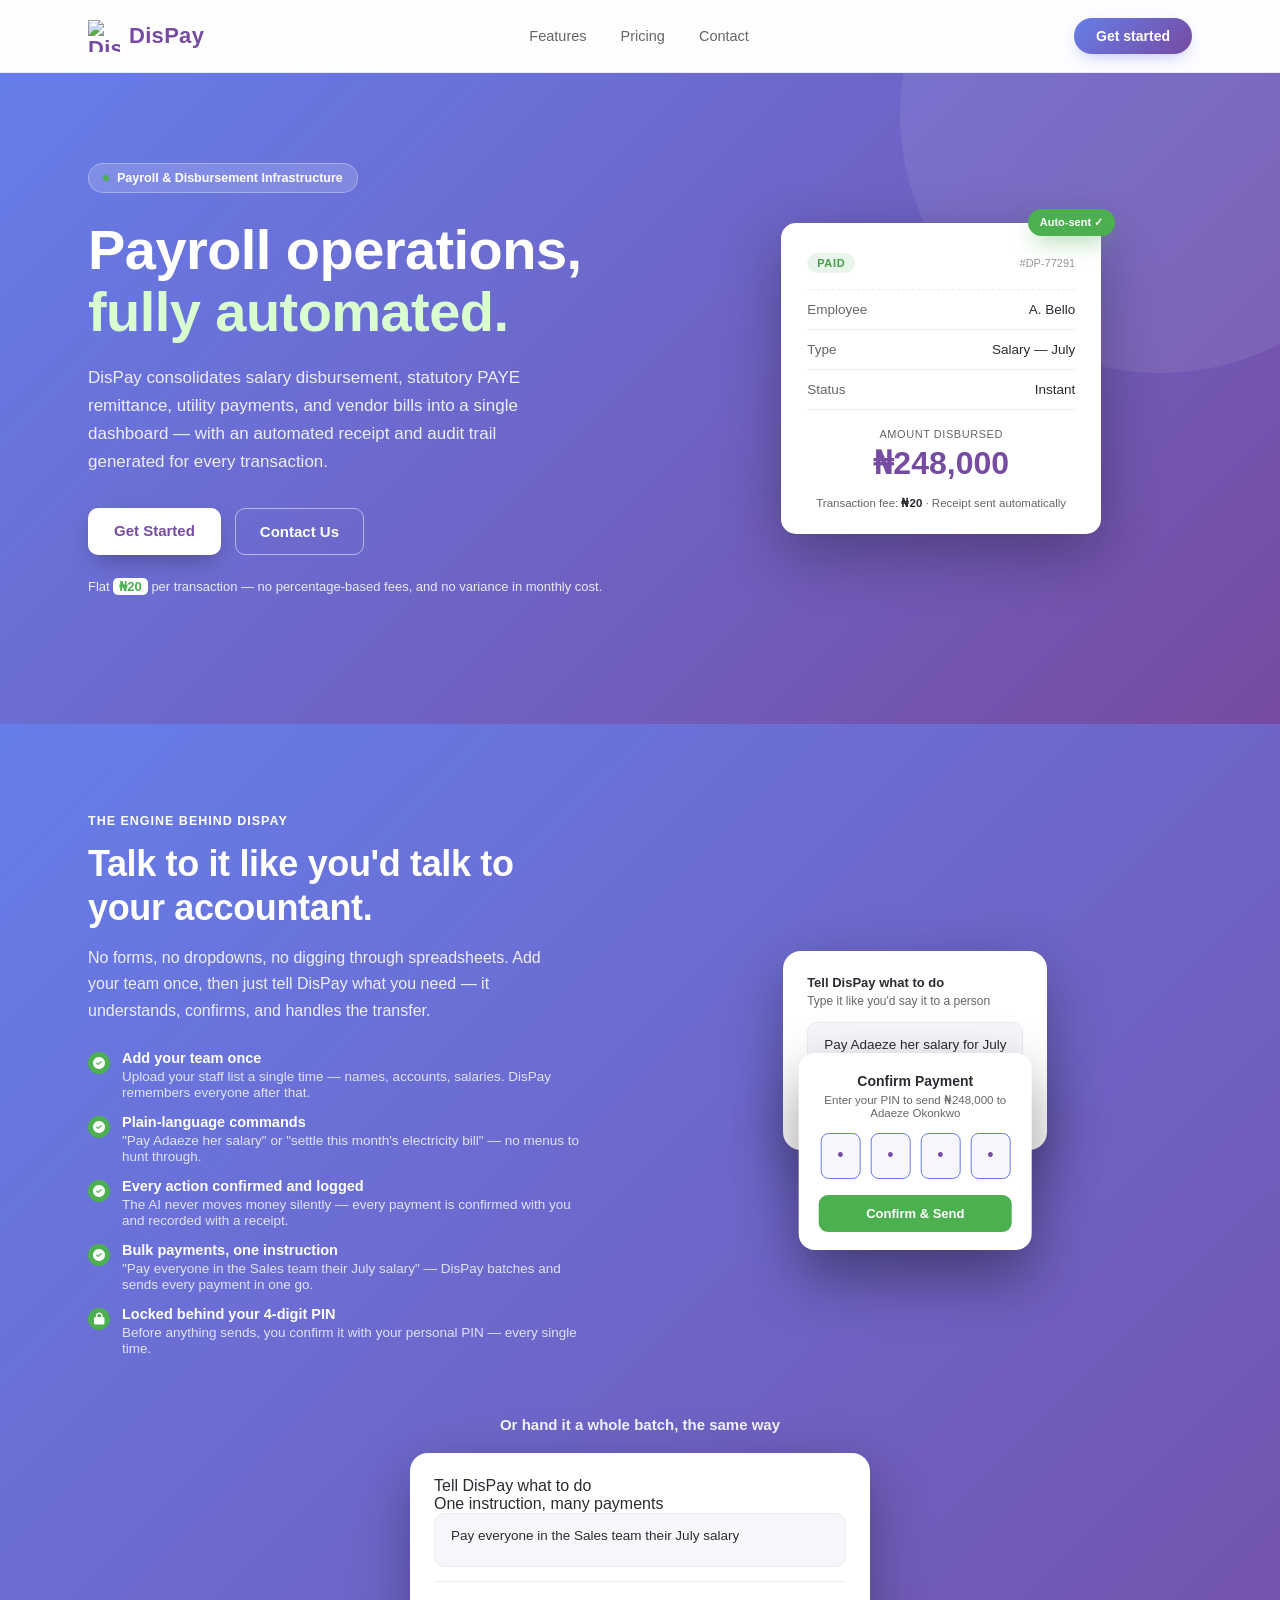
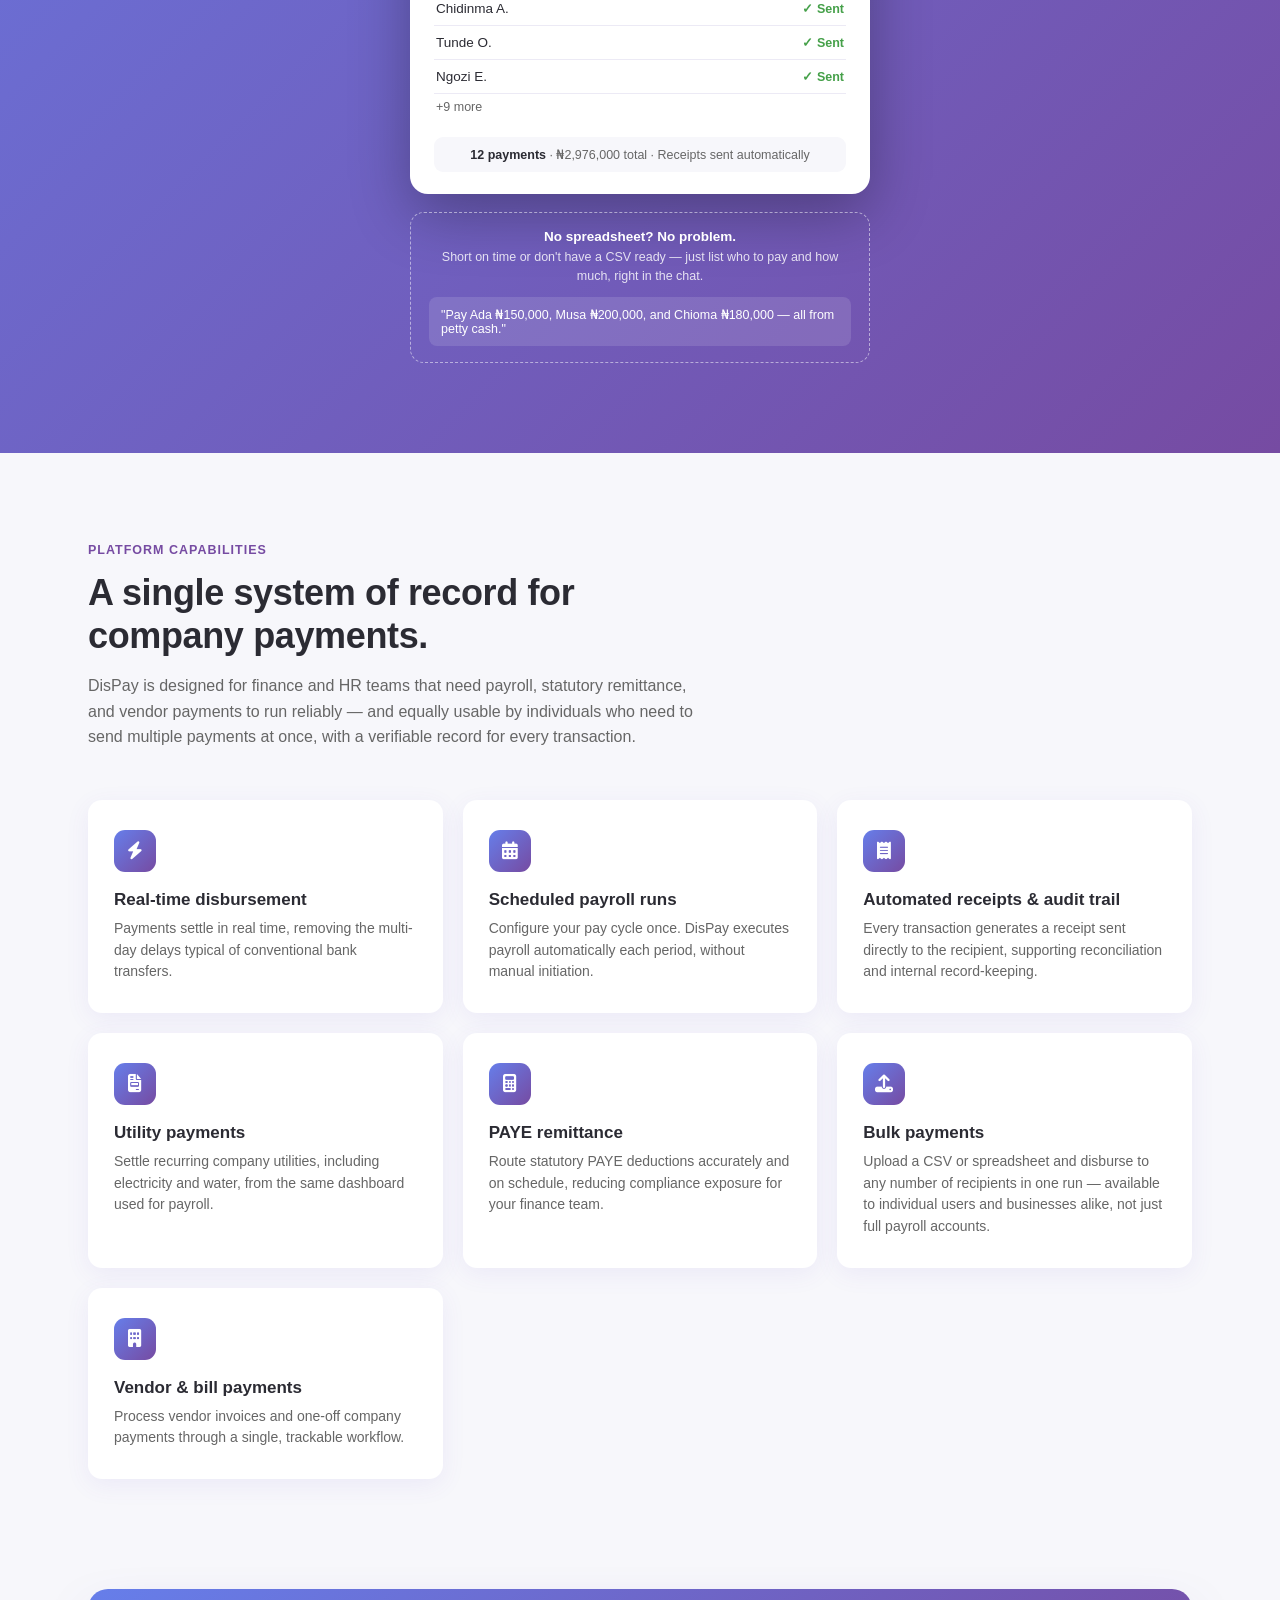
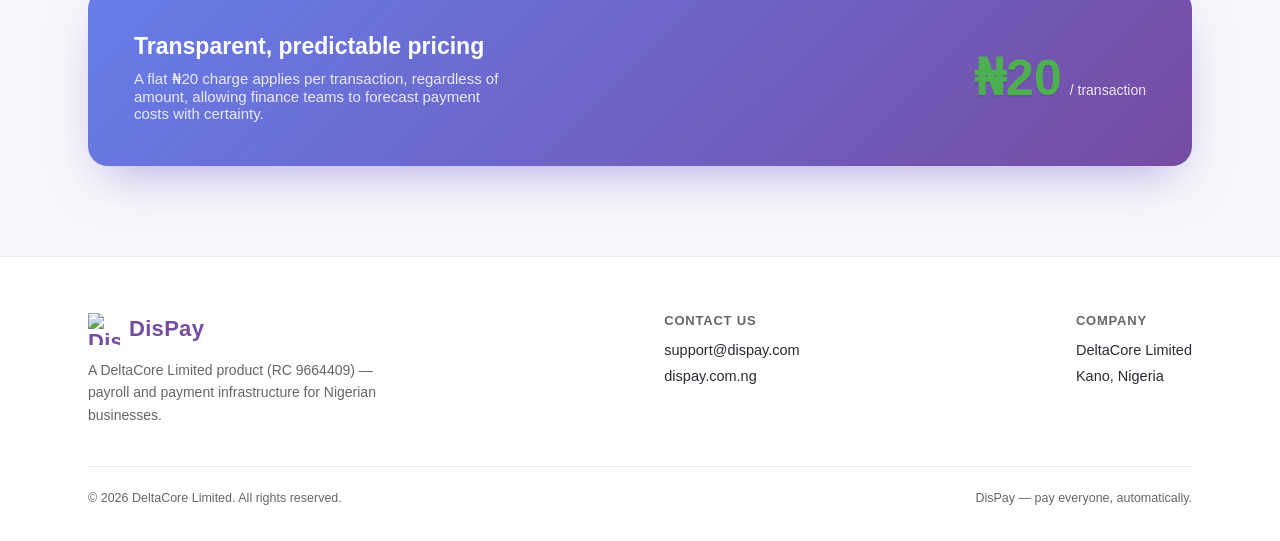
==== templates/index.html @ 94ce8c61 "Update index.html" ====
<!DOCTYPE html>
<html lang="en">
<head>
<meta charset="UTF-8">
<meta name="viewport" content="width=device-width, initial-scale=1.0">
<title>DisPay — Automated Payroll &amp; Payment Disbursement for Nigerian Businesses</title>
<meta name="description" content="DisPay automates salary payments, PAYE remittance, utility bills, and bulk transfers for Nigerian businesses — instant, AI-assisted, and receipted automatically. Flat ₦20 per transaction.">
<meta name="keywords" content="payroll Nigeria, payment disbursement platform, PAYE payment automation, bulk payment Nigeria, AI payroll assistant, salary automation, DisPay">
<link rel="canonical" href="https://dispay.com.ng">
<link rel="apple-touch-icon" sizes="180x180" href="/apple-touch-icon.png">
<link rel="icon" type="image/png" sizes="32x32" href="/favicon-32x32.png">
<link rel="icon" type="image/png" sizes="16x16" href="/favicon-16x16.png">
<link rel="manifest" href="/site.webmanifest">
<link rel="manifest" href="/static/manifest.json">
<meta name="theme-color" content="#667eea">
<link rel="icon" type="image/png" href="https://www.image2url.com/r2/default/images/image-to-webp-1784900850227-f1a6a09e-8ab8-49ea-b146-30cc044a0ff6.webp">

<meta property="og:type" content="website">
<meta property="og:site_name" content="DisPay">
<meta property="og:title" content="DisPay — Automated Payroll &amp; Payment Disbursement for Nigerian Businesses">
<meta property="og:description" content="Salaries, PAYE, utility bills, and bulk transfers — automated and AI-assisted. Flat ₦20 per transaction, no hidden fees.">
<meta property="og:url" content="https://dispay.com.ng">
<meta property="og:locale" content="en_NG">
<meta property="og:image" content="https://www.image2url.com/r2/default/images/image-to-webp-1784900850227-f1a6a09e-8ab8-49ea-b146-30cc044a0ff6.webp">

<meta name="twitter:card" content="summary">
<meta name="twitter:title" content="DisPay — Automated Payroll for Nigerian Businesses">
<meta name="twitter:description" content="Salaries, PAYE, utility bills, and bulk transfers — automated and AI-assisted. Flat ₦20 per transaction.">
<meta name="twitter:image" content="https://www.image2url.com/r2/default/images/image-to-webp-1784900850227-f1a6a09e-8ab8-49ea-b146-30cc044a0ff6.webp">
<link rel="stylesheet" href="https://cdnjs.cloudflare.com/ajax/libs/font-awesome/6.7.2/css/all.min.css">
    
<style>
  :root {
    --violet-1: #667eea;
    --violet-2: #764ba2;
    --green: #4caf50;
    --green-dark: #45a049;
    --ink: #2b2b33;
    --text-dim: #666;
    --line: #eceaf5;
    --card: #ffffff;
    --bg: #f7f7fb;
  }

  * { box-sizing: border-box; margin: 0; padding: 0; }
  html { scroll-behavior: smooth; }

  body {
    font-family: 'Segoe UI', Tahoma, Geneva, Verdana, sans-serif;
    background: var(--bg);
    color: var(--ink);
    -webkit-font-smoothing: antialiased;
    overflow-x: hidden;
  }

  a { color: inherit; text-decoration: none; }
  .wrap { max-width: 1160px; margin: 0 auto; padding: 0 28px; }

  /* ---------- Nav ---------- */
  header {
    position: sticky;
    top: 0;
    z-index: 50;
    background: rgba(255,255,255,0.85);
    backdrop-filter: blur(12px);
    border-bottom: 1px solid var(--line);
  }
  nav {
    display: flex;
    align-items: center;
    justify-content: space-between;
    padding: 18px 0;
  }
  .logo {
    font-weight: 700;
    font-size: 22px;
    letter-spacing: 0.3px;
    display: flex;
    align-items: center;
    gap: 9px;
    color: var(--violet-2);
  }
  .logo .mark {
    width: 32px; height: 32px;
    border-radius: 9px;
    background: linear-gradient(135deg, var(--violet-1), var(--violet-2));
    display: flex; align-items: center; justify-content: center;
    font-size: 16px;
    font-weight: 700;
    color: #fff;
  }
  .nav-links {
    display: flex;
    gap: 34px;
    font-size: 14.5px;
    color: var(--text-dim);
  }
  .nav-links a:hover { color: var(--violet-2); }
  .nav-cta {
    background: linear-gradient(135deg, var(--violet-1), var(--violet-2));
    color: #fff;
    padding: 10px 22px;
    border-radius: 999px;
    font-size: 14px;
    font-weight: 600;
    box-shadow: 0 6px 18px -6px rgba(102,126,234,0.55);
  }
  .nav-cta:hover { filter: brightness(1.07); }
  .nav-mobile-hide { display: flex; }
  @media (max-width: 720px) { .nav-mobile-hide { display: none; } }

  /* ---------- Hero ---------- */
  .hero-outer {
    background: linear-gradient(135deg, var(--violet-1) 0%, var(--violet-2) 100%);
    padding: 90px 0 130px;
    position: relative;
    overflow: hidden;
  }
  .hero-outer::before {
    content: "";
    position: absolute;
    width: 520px; height: 520px;
    border-radius: 50%;
    background: rgba(255,255,255,0.08);
    top: -220px; right: -140px;
  }
  .hero {
    display: grid;
    grid-template-columns: 1.05fr 0.95fr;
    gap: 48px;
    align-items: center;
    position: relative;
    z-index: 2;
  }
  @media (max-width: 900px) {
    .hero { grid-template-columns: 1fr; padding-top: 10px; }
    .hero-outer { padding: 60px 0 90px; }
  }
  .eyebrow {
    display: inline-flex;
    align-items: center;
    gap: 8px;
    font-size: 12.5px;
    font-weight: 600;
    color: #fff;
    background: rgba(255,255,255,0.16);
    border: 1px solid rgba(255,255,255,0.3);
    padding: 7px 14px;
    border-radius: 999px;
    margin-bottom: 26px;
  }
  .eyebrow .dot { width: 6px; height: 6px; border-radius: 50%; background: var(--green); }
  h1 {
    font-weight: 700;
    font-size: clamp(36px, 5vw, 56px);
    line-height: 1.1;
    letter-spacing: -0.01em;
    color: #fff;
  }
  h1 .accent { color: #d9ffd0; }
  .hero p.sub {
    margin-top: 22px;
    font-size: 17px;
    line-height: 1.65;
    color: rgba(255,255,255,0.88);
    max-width: 470px;
  }
  .hero-ctas { margin-top: 32px; display: flex; gap: 14px; flex-wrap: wrap; }
  .btn-primary {
    background: #fff;
    color: var(--violet-2);
    padding: 14px 26px;
    border-radius: 10px;
    font-weight: 700;
    font-size: 15px;
    box-shadow: 0 10px 26px -8px rgba(0,0,0,0.35);
  }
  .btn-primary:hover { transform: translateY(-2px); }
  .btn-ghost {
    padding: 14px 24px;
    border-radius: 10px;
    font-weight: 600;
    font-size: 15px;
    border: 1px solid rgba(255,255,255,0.5);
    color: #fff;
  }
  .btn-ghost:hover { background: rgba(255,255,255,0.1); }
  .hero-note { margin-top: 24px; font-size: 13px; color: rgba(255,255,255,0.85); }
  .hero-note b { color: var(--green); background: #fff; padding: 1px 6px; border-radius: 5px; }

  /* ---------- Receipt card (signature element, matches auth-box style) ---------- */
  .receipt-stage { display: flex; justify-content: center; align-items: center; }
  .receipt {
    width: 320px;
    background: var(--card);
    border-radius: 15px;
    box-shadow: 0 20px 60px rgba(0,0,0,0.3);
    padding: 30px 26px 24px;
    animation: floaty 6s ease-in-out infinite;
    position: relative;
  }
  @keyframes floaty {
    0%, 100% { transform: translateY(0px) rotate(-1deg); }
    50% { transform: translateY(-12px) rotate(0.6deg); }
  }
  .receipt-head {
    display: flex;
    justify-content: space-between;
    align-items: center;
    padding-bottom: 16px;
    border-bottom: 1px dashed var(--line);
  }
  .receipt-head .paid {
    font-size: 11px;
    font-weight: 700;
    letter-spacing: 0.06em;
    color: var(--green-dark);
    background: rgba(76,175,80,0.12);
    padding: 4px 10px;
    border-radius: 999px;
  }
  .receipt-head .id { font-size: 11px; color: #999; }
  .receipt-row {
    display: flex;
    justify-content: space-between;
    padding: 12px 0;
    font-size: 13.5px;
    border-bottom: 1px solid var(--line);
    color: var(--ink);
  }
  .receipt-row span:first-child { color: var(--text-dim); }
  .receipt-amount { padding-top: 18px; text-align: center; }
  .receipt-amount .label {
    font-size: 11px; color: var(--text-dim);
    letter-spacing: 0.05em; text-transform: uppercase;
  }
  .receipt-amount .value {
    font-size: 32px; font-weight: 700; margin-top: 4px;
    color: var(--violet-2);
  }
  .receipt-fee { margin-top: 14px; text-align: center; font-size: 11.5px; color: var(--text-dim); }
  .receipt-fee b { color: var(--ink); }
  .receipt-ping {
    position: absolute; top: -14px; right: -14px;
    background: var(--green);
    color: #fff;
    font-weight: 700;
    font-size: 11px;
    padding: 7px 12px;
    border-radius: 999px;
    box-shadow: 0 10px 22px -6px rgba(76,175,80,0.55);
  }

  /* ---------- AI section ---------- */
  .ai-section {
    background: linear-gradient(135deg, var(--violet-1) 0%, var(--violet-2) 100%);
    padding: 90px 0;
    position: relative;
    overflow: hidden;
  }
  .ai-inner {
    display: grid;
    grid-template-columns: 0.95fr 1.05fr;
    gap: 50px;
    align-items: center;
  }
  @media (max-width: 900px) { .ai-inner { grid-template-columns: 1fr; } }
  .ai-copy .kicker { color: var(--green); }
  .ai-copy h2 { color: #fff; }
  .ai-copy p.sub {
    margin-top: 16px;
    color: rgba(255,255,255,0.88);
    font-size: 16px;
    line-height: 1.65;
    max-width: 460px;
  }
  .ai-points {
    margin-top: 26px;
    display: flex;
    flex-direction: column;
    gap: 14px;
  }
  .ai-point {
    display: flex;
    gap: 12px;
    align-items: flex-start;
    color: #fff;
    font-size: 14.5px;
  }
  .ai-point .dot {
    flex: none;
    width: 22px; height: 22px;
    border-radius: 50%;
    background: var(--green);
    color: #fff;
    font-size: 12px;
    font-weight: 700;
    display: flex; align-items: center; justify-content: center;
    margin-top: 2px;
  }
  .ai-point b { display: block; margin-bottom: 2px; }
  .ai-point span.desc { color: rgba(255,255,255,0.8); font-size: 13.5px; }

  .ai-demo-stage {
    position: relative;
    max-width: 420px;
    margin: 0 auto;
    padding-bottom: 70px;
  }
  .command-card {
    background: var(--card);
    border-radius: 18px;
    box-shadow: 0 20px 60px rgba(0,0,0,0.3);
    padding: 24px 24px 20px;
  }
  .command-card .cc-label { font-size: 13px; font-weight: 700; color: var(--ink); margin-bottom: 4px; }
  .command-card .cc-sub { font-size: 12px; color: var(--text-dim); margin-bottom: 14px; }
  .command-box {
    border: 1px solid var(--line);
    border-radius: 10px;
    padding: 14px 16px;
    font-size: 13.5px;
    color: var(--ink);
    background: var(--bg);
    min-height: 54px;
  }
  .command-card .cc-btn {
    margin-top: 14px;
    width: 100%;
    text-align: center;
    background: linear-gradient(135deg, var(--violet-1), var(--violet-2));
    color: #fff;
    font-weight: 700;
    font-size: 14px;
    padding: 12px;
    border-radius: 10px;
  }
  .pin-modal {
    position: absolute;
    left: 50%;
    bottom: -30px;
    transform: translateX(-50%);
    width: 88%;
    background: var(--card);
    border-radius: 16px;
    box-shadow: 0 26px 60px rgba(0,0,0,0.4);
    padding: 20px 20px 18px;
    z-index: 3;
  }
  .pin-modal .pm-title { font-size: 14px; font-weight: 700; color: var(--ink); text-align: center; }
  .pin-modal .pm-sub { font-size: 11.5px; color: var(--text-dim); text-align: center; margin-top: 4px; margin-bottom: 14px; }
  .pin-boxes { display: flex; justify-content: center; gap: 10px; }
  .pin-box {
    width: 40px; height: 46px;
    border: 1.5px solid var(--violet-1);
    border-radius: 8px;
    display: flex; align-items: center; justify-content: center;
    font-size: 18px; color: var(--violet-2);
    background: var(--bg);
  }
  .pin-modal .pm-btn {
    margin-top: 16px;
    text-align: center;
    background: var(--green);
    color: #fff;
    font-weight: 700;
    font-size: 13px;
    padding: 11px;
    border-radius: 9px;
  }

  .bulk-wrap { margin-top: 60px; }
  .bulk-heading {
    text-align: center;
    color: #fff;
    font-size: 15px;
    font-weight: 700;
    margin-bottom: 20px;
    opacity: 0.9;
  }
  .bulk-card {
    max-width: 460px;
    margin: 0 auto;
    background: var(--card);
    border-radius: 18px;
    box-shadow: 0 20px 60px rgba(0,0,0,0.3);
    padding: 24px 24px 22px;
  }
  .bulk-list {
    margin-top: 14px;
    border-top: 1px solid var(--line);
    padding-top: 10px;
  }
  .bulk-row {
    display: flex;
    justify-content: space-between;
    align-items: center;
    padding: 9px 2px;
    font-size: 13.5px;
    color: var(--ink);
    border-bottom: 1px solid var(--line);
  }
  .bulk-row span:last-child { color: var(--green-dark); font-weight: 700; font-size: 12.5px; }
  .bulk-row.muted { color: var(--text-dim); font-size: 12.5px; border-bottom: none; padding-top: 6px; }
  .bulk-summary {
    margin-top: 14px;
    text-align: center;
    font-size: 12.5px;
    color: var(--text-dim);
    background: var(--bg);
    padding: 10px;
    border-radius: 9px;
  }
  .bulk-summary b { color: var(--ink); }

  .no-csv-note {
    max-width: 460px;
    margin: 18px auto 0;
    border: 1.5px dashed rgba(255,255,255,0.5);
    border-radius: 14px;
    padding: 16px 18px;
    text-align: center;
  }
  .no-csv-note .ncn-title {
    color: #fff;
    font-weight: 700;
    font-size: 13.5px;
    margin-bottom: 4px;
  }
  .no-csv-note .ncn-sub {
    color: rgba(255,255,255,0.82);
    font-size: 12.5px;
    line-height: 1.55;
    margin-bottom: 10px;
  }
  .no-csv-note .ncn-example {
    background: rgba(255,255,255,0.12);
    color: #fff;
    font-size: 12.5px;
    border-radius: 8px;
    padding: 10px 12px;
    text-align: left;
  }


  section { padding: 90px 0; }
  .section-head { max-width: 620px; margin-bottom: 50px; }
  .kicker {
    font-size: 12.5px; font-weight: 700;
    color: var(--violet-2);
    letter-spacing: 0.08em;
    text-transform: uppercase;
    margin-bottom: 14px;
    display: block;
  }
  h2 {
    font-weight: 700;
    font-size: clamp(27px, 3.4vw, 36px);
    letter-spacing: -0.01em;
    line-height: 1.2;
    color: var(--ink);
  }
  .section-head p { margin-top: 16px; color: var(--text-dim); font-size: 16px; line-height: 1.6; }

  /* ---------- Features ---------- */
  .features { background: var(--bg); }
  .feature-grid {
    display: grid;
    grid-template-columns: repeat(3, 1fr);
    gap: 20px;
  }
  @media (max-width: 860px) { .feature-grid { grid-template-columns: repeat(2, 1fr); } }
  @media (max-width: 560px) { .feature-grid { grid-template-columns: 1fr; } }
  .feature {
    background: var(--card);
    border-radius: 14px;
    padding: 30px 26px;
    box-shadow: 0 6px 24px rgba(102,78,200,0.08);
    transition: transform 0.2s ease, box-shadow 0.2s ease;
  }
  .feature:hover { transform: translateY(-4px); box-shadow: 0 14px 32px rgba(102,78,200,0.16); }
  .feature .icon {
    width: 42px; height: 42px;
    border-radius: 11px;
    display: flex; align-items: center; justify-content: center;
    background: linear-gradient(135deg, var(--violet-1), var(--violet-2));
    font-size: 18px;
    margin-bottom: 18px;
  }
  .feature h3 { font-size: 17px; font-weight: 700; margin-bottom: 8px; color: var(--ink); }
  .feature p { font-size: 14px; color: var(--text-dim); line-height: 1.55; }

  /* ---------- Pricing band ---------- */
  .pricing-band { padding: 20px 0 90px; }
  .pricing-inner {
    display: flex;
    justify-content: space-between;
    align-items: center;
    flex-wrap: wrap;
    gap: 30px;
    background: linear-gradient(135deg, var(--violet-1), var(--violet-2));
    border-radius: 20px;
    padding: 44px 46px;
    box-shadow: 0 20px 50px -18px rgba(102,78,200,0.5);
  }
  .pricing-copy h3 { font-size: 23px; font-weight: 700; margin-bottom: 10px; color: #fff; }
  .pricing-copy p { color: rgba(255,255,255,0.85); font-size: 15px; max-width: 380px; }
  .price-tag { display: flex; align-items: baseline; gap: 8px; }
  .price-tag .num { font-size: 50px; font-weight: 800; color: var(--green); text-shadow: 0 2px 0 rgba(0,0,0,0.08); }
  .price-tag .per { font-size: 14px; color: rgba(255,255,255,0.85); }

  /* ---------- Footer ---------- */
  footer { border-top: 1px solid var(--line); padding: 56px 0 36px; background: var(--card); }
  .footer-top { display: flex; justify-content: space-between; flex-wrap: wrap; gap: 40px; padding-bottom: 40px; }
  .footer-brand .logo { margin-bottom: 14px; }
  .footer-brand p { color: var(--text-dim); font-size: 14px; max-width: 300px; line-height: 1.6; }
  .footer-col h4 { font-size: 13px; color: var(--text-dim); text-transform: uppercase; letter-spacing: 0.06em; margin-bottom: 14px; }
  .footer-col a, .footer-col p { display: block; font-size: 14.5px; color: var(--ink); margin-bottom: 10px; }
  .footer-col a:hover { color: var(--violet-2); }
  .footer-bottom {
    border-top: 1px solid var(--line);
    padding-top: 24px;
    display: flex; justify-content: space-between; flex-wrap: wrap; gap: 12px;
    font-size: 12.5px; color: var(--text-dim);
  }

  @media (prefers-reduced-motion: reduce) {
    .receipt { animation: none; }
    html { scroll-behavior: auto; }
  }
 .fa-solid{
     color:#fff;
 }
</style>
</head>
<body>

<header>
  <div class="wrap">
    <nav>
      <div class="logo"><img src="https://www.image2url.com/r2/default/images/image-to-webp-1784900850227-f1a6a09e-8ab8-49ea-b146-30cc044a0ff6.webp" alt="DisPay" style="width:32px;height:32px;object-fit:contain;">DisPay</div>
      <div class="nav-links nav-mobile-hide">
        <a href="#features">Features</a>
        <a href="#pricing">Pricing</a>
        <a href="#contact">Contact</a>
      </div>
      <a href="/auth" class="nav-cta">Get started</a>
    </nav>
  </div>
</header>

<div class="hero-outer">
  <div class="wrap hero">
    <div>
      <span class="eyebrow"><span class="dot"></span>Payroll & Disbursement Infrastructure</span>
      <h1>Payroll operations, <span class="accent">fully automated.</span></h1>
      <p class="sub">
        DisPay consolidates salary disbursement, statutory PAYE remittance, utility payments, and vendor
        bills into a single dashboard — with an automated receipt and audit trail generated for every transaction.
      </p>
      <div class="hero-ctas">
        <a href="/auth" class="btn-primary">Get Started</a>
        <a href="#contact" class="btn-ghost">Contact Us</a>
      </div>
      <div class="hero-note">Flat <b>₦20</b> per transaction — no percentage-based fees, and no variance in monthly cost.</div>
    </div>

    <div class="receipt-stage">
      <div class="receipt">
        <div class="receipt-ping">Auto-sent ✓</div>
        <div class="receipt-head">
          <span class="paid">PAID</span>
          <span class="id">#DP-77291</span>
        </div>
        <div class="receipt-row"><span>Employee</span><span>A. Bello</span></div>
        <div class="receipt-row"><span>Type</span><span>Salary — July</span></div>
        <div class="receipt-row"><span>Status</span><span>Instant</span></div>
        <div class="receipt-amount">
          <div class="label">Amount disbursed</div>
          <div class="value">₦248,000</div>
        </div>
        <div class="receipt-fee">Transaction fee: <b>₦20</b> · Receipt sent automatically</div>
      </div>
    </div>
  </div>
</div>

<section class="ai-section" id="ai">
  <div class="wrap ai-inner">
    <div class="ai-copy">
      <span class="kicker" style="color: white">The engine behind DisPay</span>
      <h2>Talk to it like you'd talk to your accountant.</h2>
      <p class="sub">
        No forms, no dropdowns, no digging through spreadsheets. Add your team once, then just
        tell DisPay what you need — it understands, confirms, and handles the transfer.
      </p>
      <div class="ai-points">
        <div class="ai-point">
          <div class="dot"><i class="fa-solid fa-circle-check"></i></div>
          <div><b>Add your team once</b><span class="desc">Upload your staff list a single time — names, accounts, salaries. DisPay remembers everyone after that.</span></div>
        </div>
        <div class="ai-point">
          <div class="dot"><i class="fa-solid fa-circle-check"></i></div>
          <div><b>Plain-language commands</b><span class="desc">"Pay Adaeze her salary" or "settle this month's electricity bill" — no menus to hunt through.</span></div>
        </div>
        <div class="ai-point">
          <div class="dot"><i class="fa-solid fa-circle-check"></i></div>
          <div><b>Every action confirmed and logged</b><span class="desc">The AI never moves money silently — every payment is confirmed with you and recorded with a receipt.</span></div>
        </div>
        <div class="ai-point">
          <div class="dot"><i class="fa-solid fa-circle-check"></i> </div>
          <div><b>Bulk payments, one instruction</b><span class="desc">"Pay everyone in the Sales team their July salary" — DisPay batches and sends every payment in one go.</span></div>
        </div>
        <div class="ai-point">
          <div class="dot"><i class="fa-solid fa-lock" style="color:white" ></i></div>
          <div><b>Locked behind your 4-digit PIN</b><span class="desc">Before anything sends, you confirm it with your personal PIN — every single time.</span></div>
        </div>
      </div>
    </div>

    <div class="ai-demo-stage">
      <div class="command-card">
        <div class="cc-label">Tell DisPay what to do</div>
        <div class="cc-sub">Type it like you'd say it to a person</div>
        <div class="command-box">Pay Adaeze her salary for July</div>
        <div class="cc-btn">Execute Payment</div>
      </div>

      <div class="pin-modal">
        <div class="pm-title">Confirm Payment</div>
        <div class="pm-sub">Enter your PIN to send ₦248,000 to Adaeze Okonkwo</div>
        <div class="pin-boxes">
          <div class="pin-box">•</div>
          <div class="pin-box">•</div>
          <div class="pin-box">•</div>
          <div class="pin-box">•</div>
        </div>
        <div class="pm-btn">Confirm &amp; Send</div>
      </div>
    </div>
  </div>

  <div class="wrap bulk-wrap">
    <div class="bulk-heading">Or hand it a whole batch, the same way</div>
    <div class="bulk-card">
      <div class="cc-label">Tell DisPay what to do</div>
      <div class="cc-sub">One instruction, many payments</div>
      <div class="command-box">Pay everyone in the Sales team their July salary</div>
      <div class="bulk-list">
        <div class="bulk-row"><span>Chidinma A.</span><span>✓ Sent</span></div>
        <div class="bulk-row"><span>Tunde O.</span><span>✓ Sent</span></div>
        <div class="bulk-row"><span>Ngozi E.</span><span>✓ Sent</span></div>
        <div class="bulk-row muted">+9 more</div>
      </div>
      <div class="bulk-summary"><b>12 payments</b> · ₦2,976,000 total · Receipts sent automatically</div>
    </div>

    <div class="no-csv-note">
      <div class="ncn-title">No spreadsheet? No problem.</div>
      <div class="ncn-sub">Short on time or don't have a CSV ready — just list who to pay and how much, right in the chat.</div>
      <div class="ncn-example">"Pay Ada ₦150,000, Musa ₦200,000, and Chioma ₦180,000 — all from petty cash."</div>
    </div>
  </div>
</section>

<section class="features" id="features">
  <div class="wrap">
    <div class="section-head">
      <span class="kicker">Platform capabilities</span>
      <h2>A single system of record for company payments.</h2>
      <p>DisPay is designed for finance and HR teams that need payroll, statutory remittance, and vendor payments to run reliably — and equally usable by individuals who need to send multiple payments at once, with a verifiable record for every transaction.</p>
    </div>

    <div class="feature-grid">
      <div class="feature">
        <div class="icon"><i class="fa-solid fa-bolt"></i></div>
        <h3>Real-time disbursement</h3>
        <p>Payments settle in real time, removing the multi-day delays typical of conventional bank transfers.</p>
      </div>
      <div class="feature">
        <div class="icon"><i class="fa-solid fa-calendar-days"></i></div>
        <h3>Scheduled payroll runs</h3>
        <p>Configure your pay cycle once. DisPay executes payroll automatically each period, without manual initiation.</p>
      </div>
      <div class="feature">
        <div class="icon"><i class="fa-solid fa-receipt"></i></div>
        <h3>Automated receipts &amp; audit trail</h3>
        <p>Every transaction generates a receipt sent directly to the recipient, supporting reconciliation and internal record-keeping.</p>
      </div>
      <div class="feature">
        <div class="icon"><i class="fa-solid fa-file-invoice"></i></div>
        <h3>Utility payments</h3>
        <p>Settle recurring company utilities, including electricity and water, from the same dashboard used for payroll.</p>
      </div>
      <div class="feature">
        <div class="icon"><i class="fa-solid fa-calculator"></i></div>
        <h3>PAYE remittance</h3>
        <p>Route statutory PAYE deductions accurately and on schedule, reducing compliance exposure for your finance team.</p>
      </div>
      <div class="feature">
        <div class="icon"><i class="fa-solid fa-upload"></i></div>
        <h3>Bulk payments</h3>
        <p>Upload a CSV or spreadsheet and disburse to any number of recipients in one run — available to individual users and businesses alike, not just full payroll accounts.</p>
      </div>
      <div class="feature">
        <div class="icon"><i class="fa-solid fa-building"></i></div>
        <h3>Vendor &amp; bill payments</h3>
        <p>Process vendor invoices and one-off company payments through a single, trackable workflow.</p>
      </div>
    </div>
  </div>
</section>

<section class="pricing-band" id="pricing">
  <div class="wrap">
    <div class="pricing-inner">
      <div class="pricing-copy">
        <h3>Transparent, predictable pricing</h3>
        <p>A flat ₦20 charge applies per transaction, regardless of amount, allowing finance teams to forecast payment costs with certainty.</p>
      </div>
      <div class="price-tag">
        <span class="num">₦20</span>
        <span class="per">/ transaction</span>
      </div>
    </div>
  </div>
</section>

<footer id="contact">
  <div class="wrap">
    <div class="footer-top">
      <div class="footer-brand">
        <div class="logo"><img src="https://www.image2url.com/r2/default/images/image-to-webp-1784900850227-f1a6a09e-8ab8-49ea-b146-30cc044a0ff6.webp" alt="DisPay" style="width:32px;height:32px;object-fit:contain;">DisPay</div>
        <p>A DeltaCore Limited product (RC 9664409) — payroll and payment infrastructure for Nigerian businesses.</p>
      </div>

      <div class="footer-col">
        <h4>Contact us</h4>
        <a href="mailto:support@dispay.com">support@dispay.com</a>
        <a href="https://dispay.com.ng">dispay.com.ng</a>
      </div>

      <div class="footer-col">
        <h4>Company</h4>
        <p>DeltaCore Limited</p>
        <p>Kano, Nigeria</p>
      </div>
    </div>

    <div class="footer-bottom">
      <span>© 2026 DeltaCore Limited. All rights reserved.</span>
      <span>DisPay — pay everyone, automatically.</span>
    </div>
  </div>
</footer>

</body>
</html>
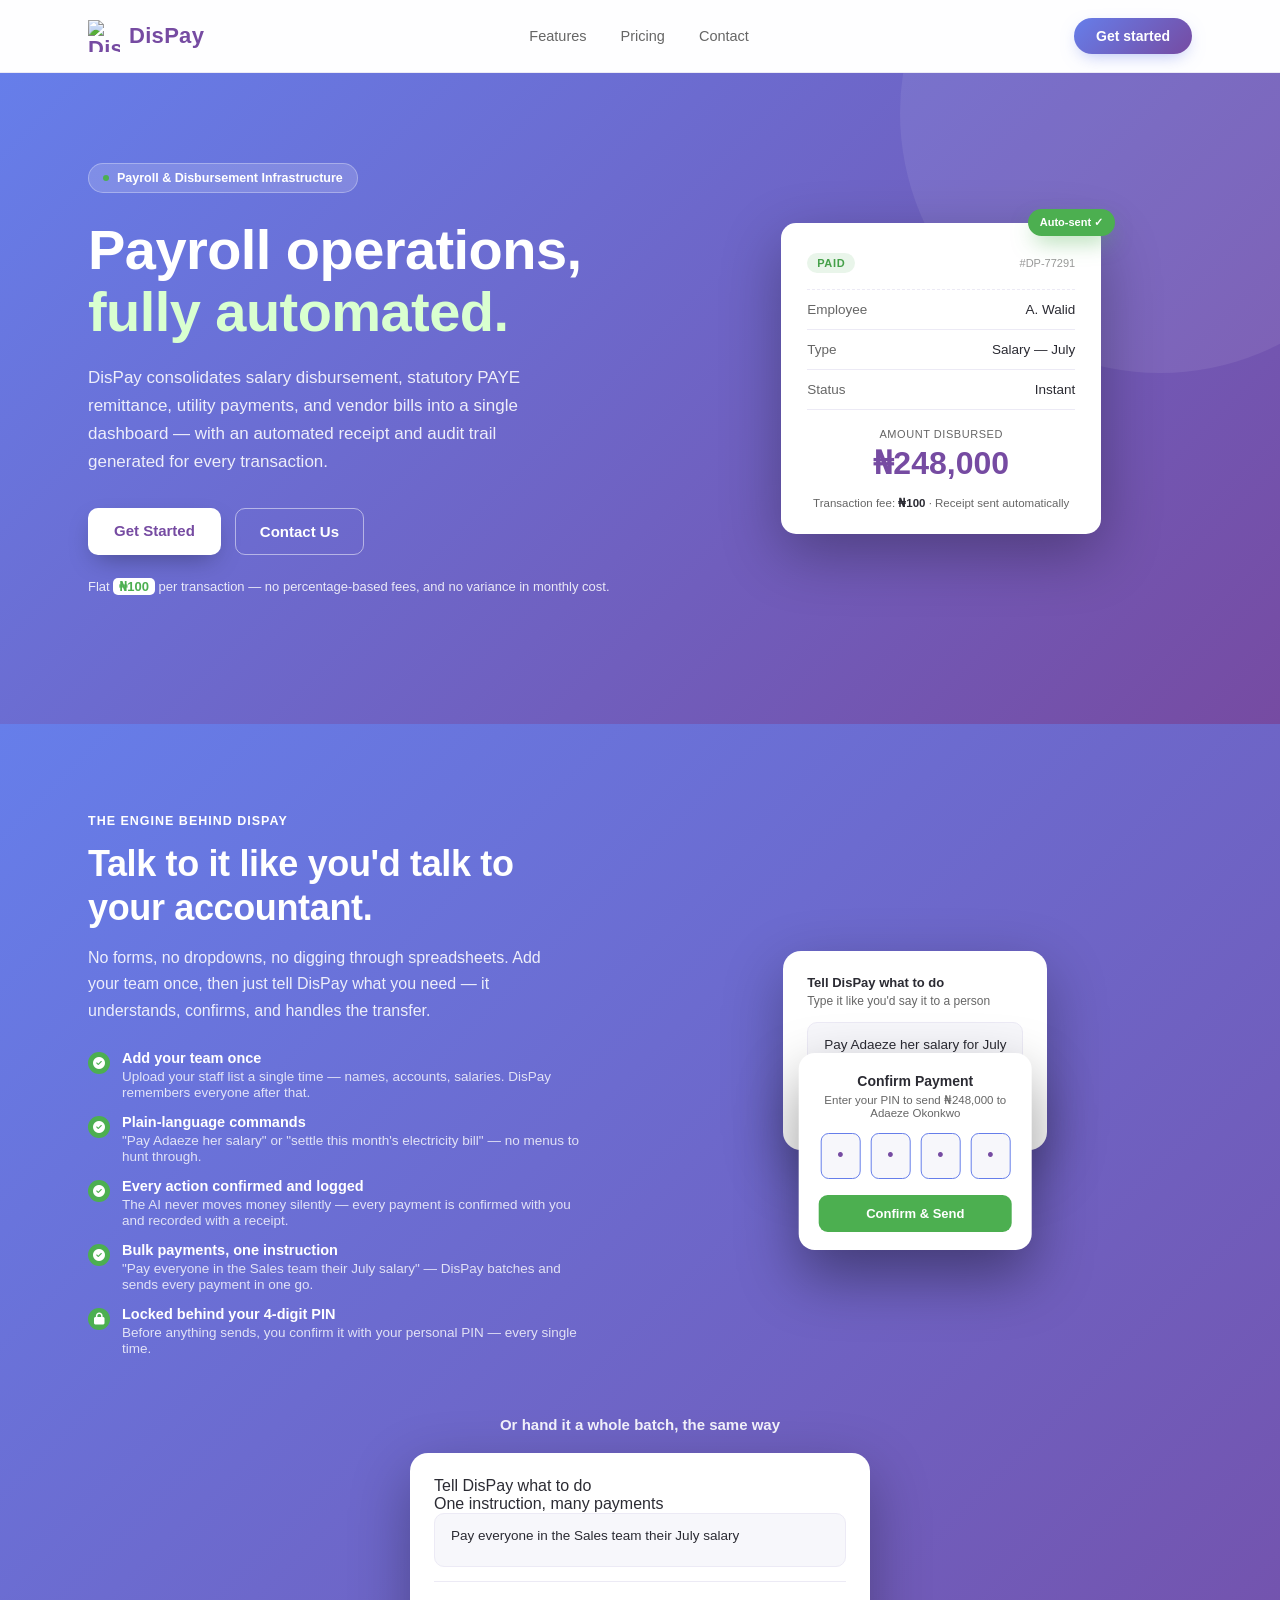
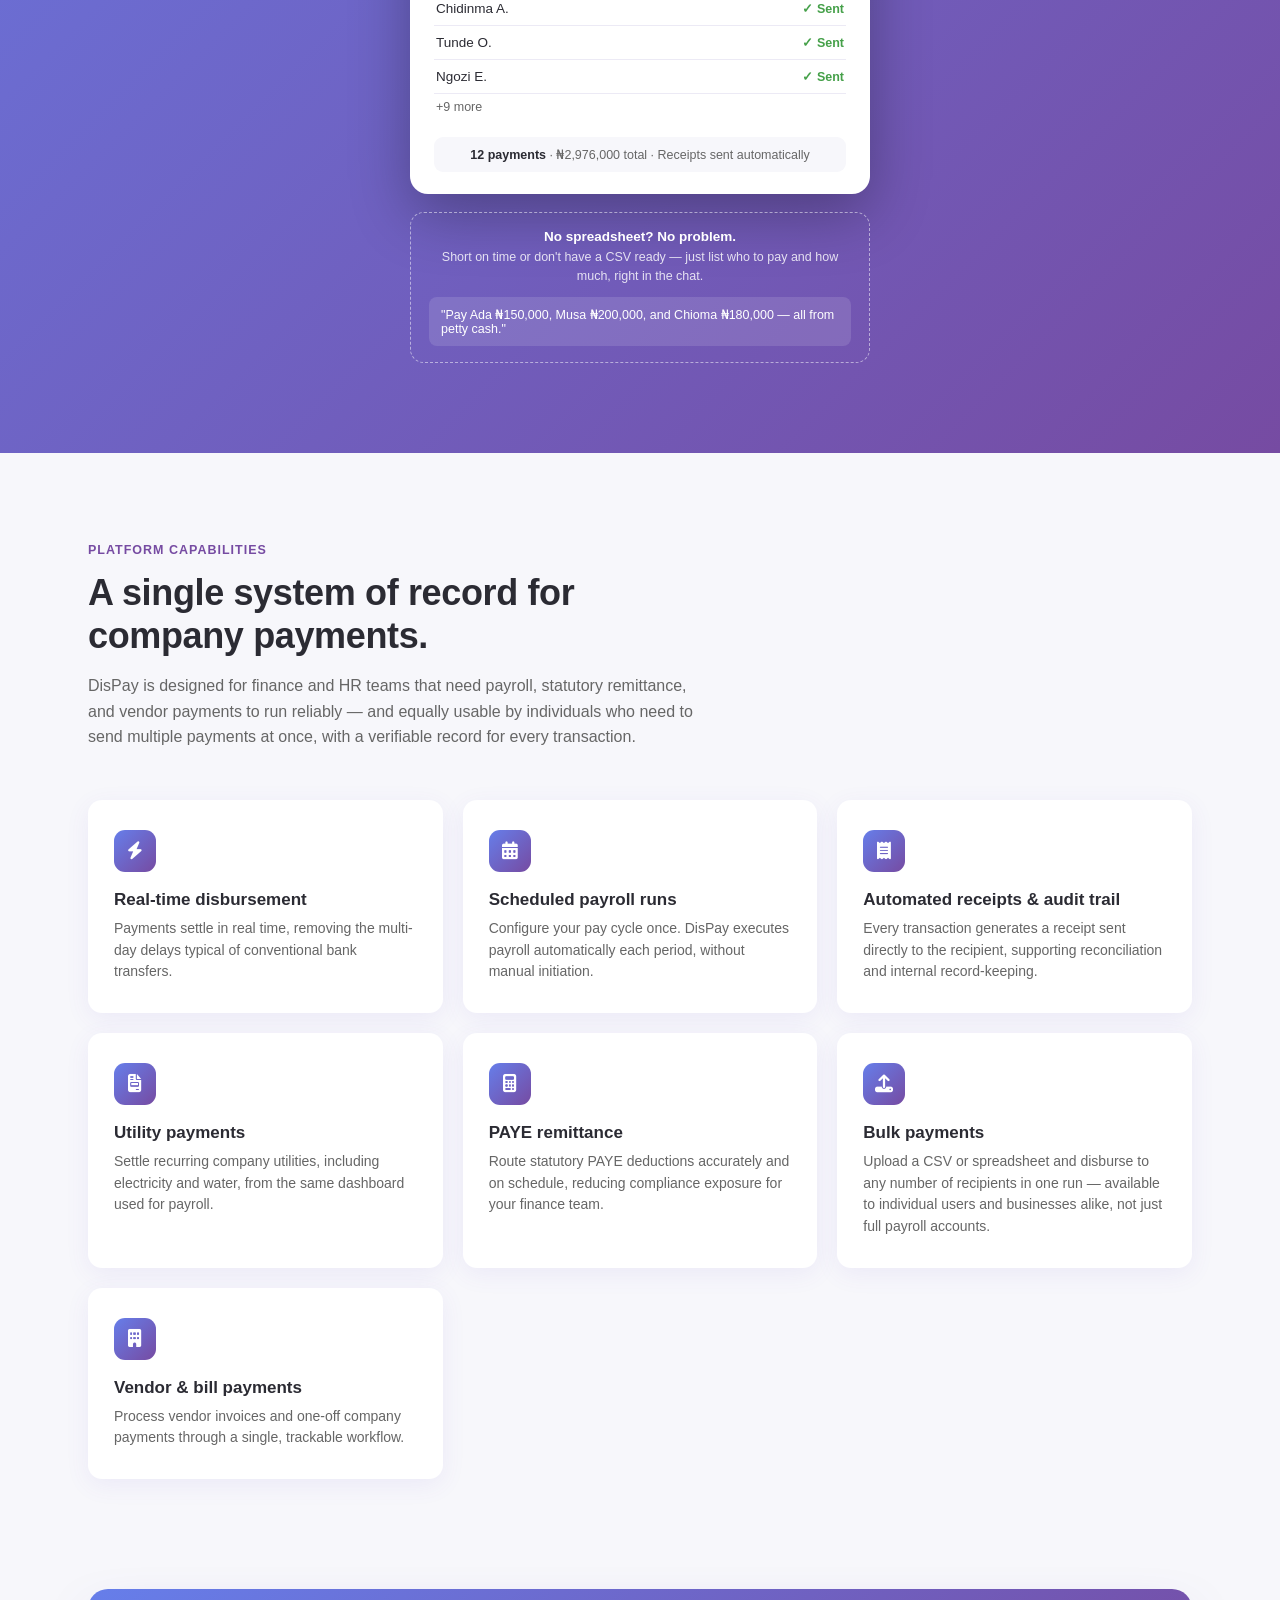
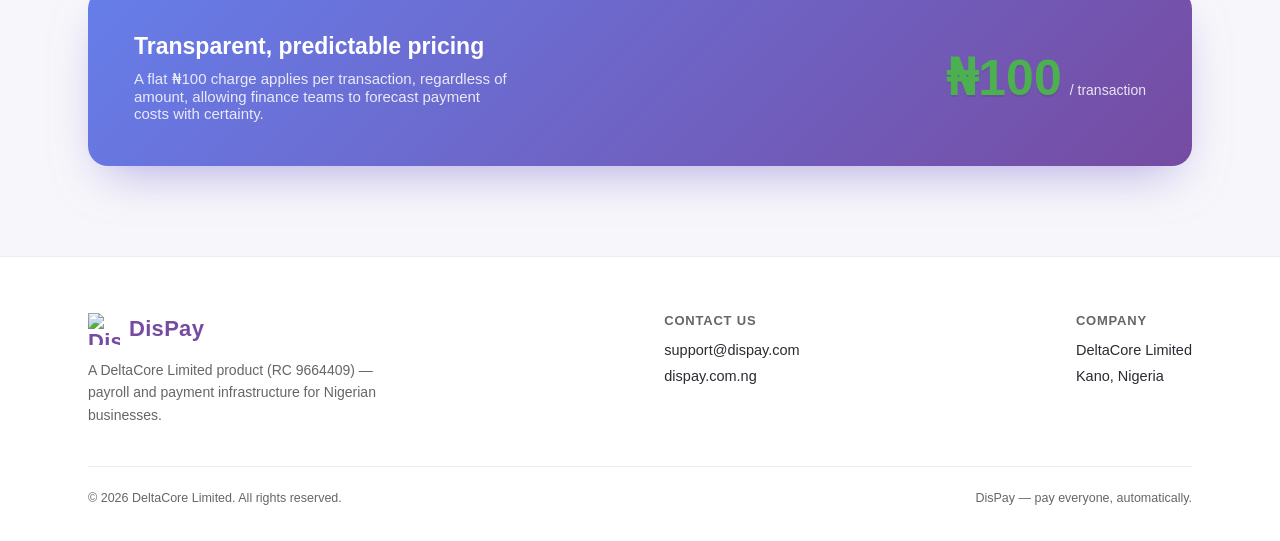
==== commit 8224d6de: "Update index.html" ====
--- a/templates/index.html
+++ b/templates/index.html
@@ -4,13 +4,13 @@
 <meta charset="UTF-8">
 <meta name="viewport" content="width=device-width, initial-scale=1.0">
 <title>DisPay — Automated Payroll &amp; Payment Disbursement for Nigerian Businesses</title>
-<meta name="description" content="DisPay automates salary payments, PAYE remittance, utility bills, and bulk transfers for Nigerian businesses — instant, AI-assisted, and receipted automatically. Flat ₦20 per transaction.">
+<meta name="description" content="DisPay automates salary payments, PAYE remittance, utility bills, and bulk transfers for Nigerian businesses — instant, AI-assisted, and receipted automatically. Flat ₦100 per transaction.">
 <meta name="keywords" content="payroll Nigeria, payment disbursement platform, PAYE payment automation, bulk payment Nigeria, AI payroll assistant, salary automation, DisPay">
 <link rel="canonical" href="https://dispay.com.ng">
-<link rel="apple-touch-icon" sizes="180x180" href="/apple-touch-icon.png">
-<link rel="icon" type="image/png" sizes="32x32" href="/favicon-32x32.png">
-<link rel="icon" type="image/png" sizes="16x16" href="/favicon-16x16.png">
-<link rel="manifest" href="/site.webmanifest">
+<link rel="apple-touch-icon" sizes="180x180" href="/static/images/apple-touch-icon.png">
+<link rel="icon" type="image/png" sizes="32x32" href="/static/images/favicon-32x32.png">
+<link rel="icon" type="image/png" sizes="16x16" href="/static/images/favicon-16x16.png">
+<link rel="manifest" href="/static/images/site.webmanifest">
 <link rel="manifest" href="/static/manifest.json">
 <meta name="theme-color" content="#667eea">
 <link rel="icon" type="image/png" href="https://www.image2url.com/r2/default/images/image-to-webp-1784900850227-f1a6a09e-8ab8-49ea-b146-30cc044a0ff6.webp">
@@ -18,14 +18,14 @@
 <meta property="og:type" content="website">
 <meta property="og:site_name" content="DisPay">
 <meta property="og:title" content="DisPay — Automated Payroll &amp; Payment Disbursement for Nigerian Businesses">
-<meta property="og:description" content="Salaries, PAYE, utility bills, and bulk transfers — automated and AI-assisted. Flat ₦20 per transaction, no hidden fees.">
+<meta property="og:description" content="Salaries, PAYE, utility bills, and bulk transfers — automated and AI-assisted. Flat ₦100 per transaction, no hidden fees.">
 <meta property="og:url" content="https://dispay.com.ng">
 <meta property="og:locale" content="en_NG">
 <meta property="og:image" content="https://www.image2url.com/r2/default/images/image-to-webp-1784900850227-f1a6a09e-8ab8-49ea-b146-30cc044a0ff6.webp">
 
 <meta name="twitter:card" content="summary">
 <meta name="twitter:title" content="DisPay — Automated Payroll for Nigerian Businesses">
-<meta name="twitter:description" content="Salaries, PAYE, utility bills, and bulk transfers — automated and AI-assisted. Flat ₦20 per transaction.">
+<meta name="twitter:description" content="Salaries, PAYE, utility bills, and bulk transfers — automated and AI-assisted. Flat ₦100 per transaction.">
 <meta name="twitter:image" content="https://www.image2url.com/r2/default/images/image-to-webp-1784900850227-f1a6a09e-8ab8-49ea-b146-30cc044a0ff6.webp">
 <link rel="stylesheet" href="https://cdnjs.cloudflare.com/ajax/libs/font-awesome/6.7.2/css/all.min.css">
     
@@ -562,7 +562,7 @@
         <a href="/auth" class="btn-primary">Get Started</a>
         <a href="#contact" class="btn-ghost">Contact Us</a>
       </div>
-      <div class="hero-note">Flat <b>₦20</b> per transaction — no percentage-based fees, and no variance in monthly cost.</div>
+      <div class="hero-note">Flat <b>₦100</b> per transaction — no percentage-based fees, and no variance in monthly cost.</div>
     </div>
 
     <div class="receipt-stage">
@@ -572,14 +572,14 @@
           <span class="paid">PAID</span>
           <span class="id">#DP-77291</span>
         </div>
-        <div class="receipt-row"><span>Employee</span><span>A. Bello</span></div>
+        <div class="receipt-row"><span>Employee</span><span>A. Walid</span></div>
         <div class="receipt-row"><span>Type</span><span>Salary — July</span></div>
         <div class="receipt-row"><span>Status</span><span>Instant</span></div>
         <div class="receipt-amount">
           <div class="label">Amount disbursed</div>
           <div class="value">₦248,000</div>
         </div>
-        <div class="receipt-fee">Transaction fee: <b>₦20</b> · Receipt sent automatically</div>
+        <div class="receipt-fee">Transaction fee: <b>₦100</b> · Receipt sent automatically</div>
       </div>
     </div>
   </div>
@@ -716,10 +716,10 @@
     <div class="pricing-inner">
       <div class="pricing-copy">
         <h3>Transparent, predictable pricing</h3>
-        <p>A flat ₦20 charge applies per transaction, regardless of amount, allowing finance teams to forecast payment costs with certainty.</p>
+        <p>A flat ₦100 charge applies per transaction, regardless of amount, allowing finance teams to forecast payment costs with certainty.</p>
       </div>
       <div class="price-tag">
-        <span class="num">₦20</span>
+        <span class="num">₦100</span>
         <span class="per">/ transaction</span>
       </div>
     </div>
@@ -753,6 +753,15 @@
     </div>
   </div>
 </footer>
-
+<script>
+  if ('serviceWorker' in navigator) {
+    window.addEventListener('load', () => {
+      navigator.serviceWorker.register('/static/sw.js')
+        .then(reg => console.log('Service Worker registered!', reg))
+        .catch(err => console.error('Service Worker registration failed:', err));
+    });
+  }
+</script>
+    
 </body>
 </html>
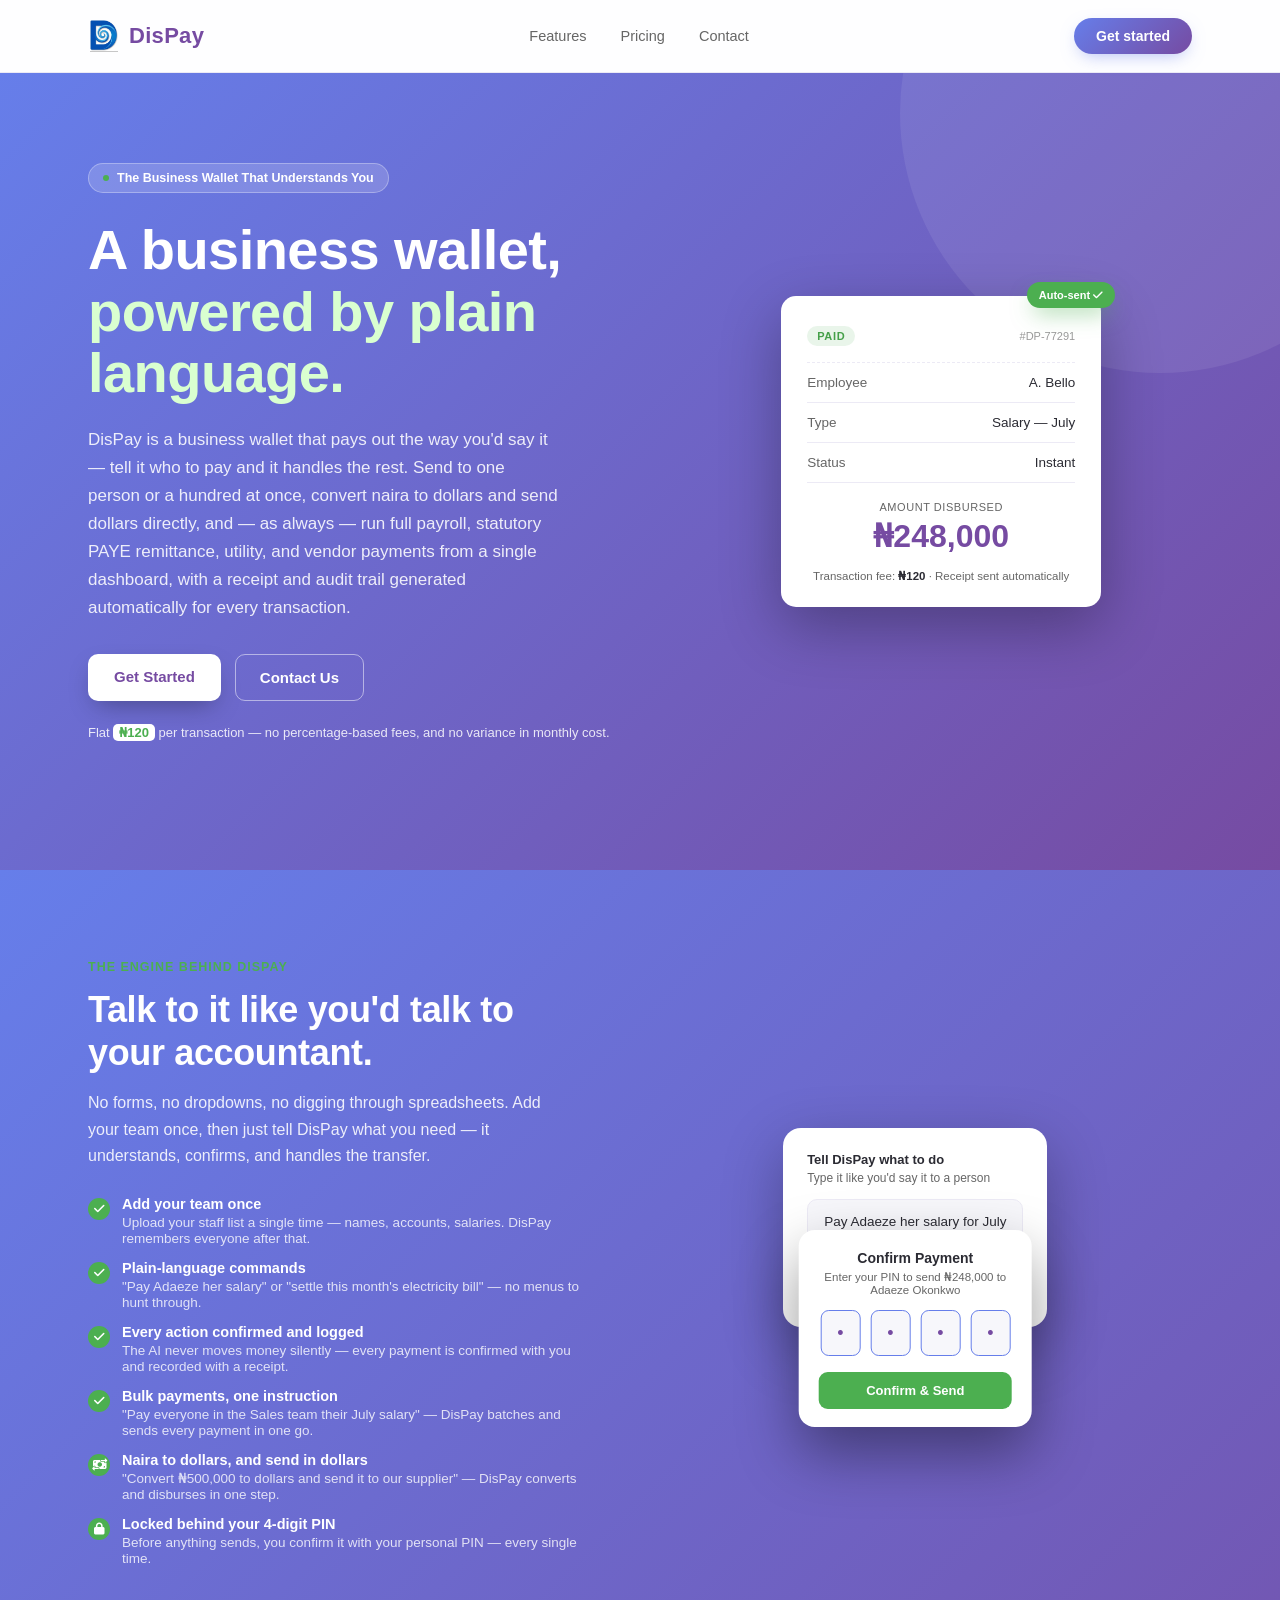
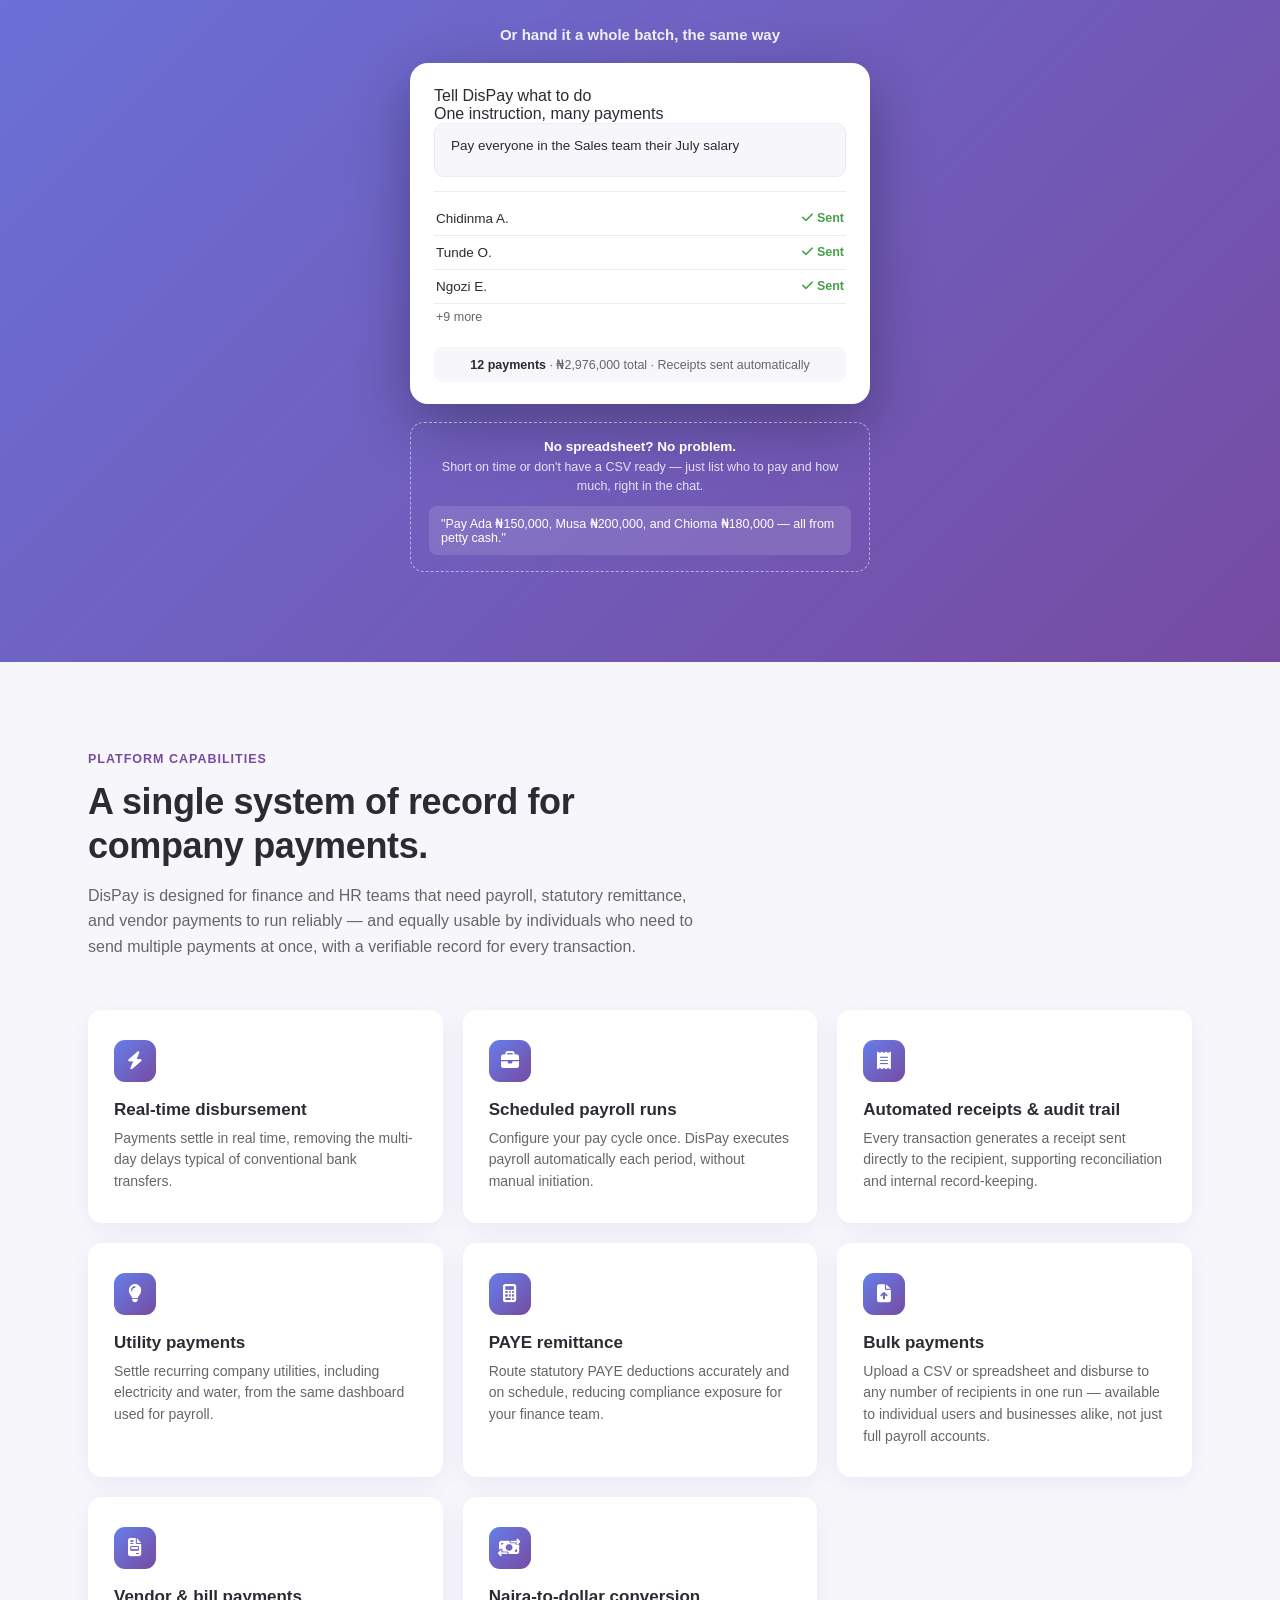
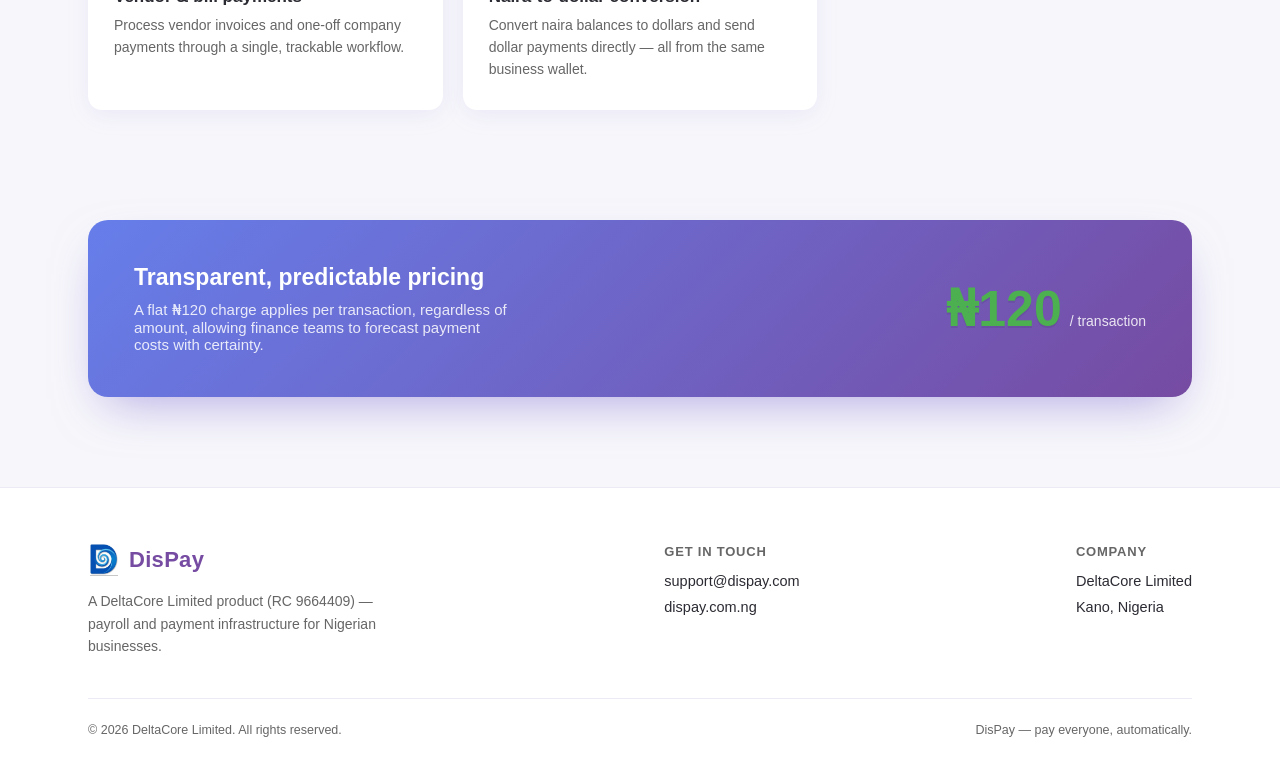
==== commit 8ec56fa0: "Rename dispay_landing.html to index.html" ====
--- a/templates/index.html
+++ b/templates/index.html
@@ -4,31 +4,25 @@
 <meta charset="UTF-8">
 <meta name="viewport" content="width=device-width, initial-scale=1.0">
 <title>DisPay — Automated Payroll &amp; Payment Disbursement for Nigerian Businesses</title>
-<meta name="description" content="DisPay automates salary payments, PAYE remittance, utility bills, and bulk transfers for Nigerian businesses — instant, AI-assisted, and receipted automatically. Flat ₦100 per transaction.">
+<meta name="description" content="DisPay is a business wallet that uses natural language to make payments — send to one person or many at once, convert naira to dollars, and run full payroll. Flat ₦120 per transaction.">
 <meta name="keywords" content="payroll Nigeria, payment disbursement platform, PAYE payment automation, bulk payment Nigeria, AI payroll assistant, salary automation, DisPay">
 <link rel="canonical" href="https://dispay.com.ng">
-<link rel="apple-touch-icon" sizes="180x180" href="/static/images/apple-touch-icon.png">
-<link rel="icon" type="image/png" sizes="32x32" href="/static/images/favicon-32x32.png">
-<link rel="icon" type="image/png" sizes="16x16" href="/static/images/favicon-16x16.png">
-<link rel="manifest" href="/static/images/site.webmanifest">
-<link rel="manifest" href="/static/manifest.json">
 <meta name="theme-color" content="#667eea">
-<link rel="icon" type="image/png" href="https://www.image2url.com/r2/default/images/image-to-webp-1784900850227-f1a6a09e-8ab8-49ea-b146-30cc044a0ff6.webp">
+<link rel="icon" type="image/png" href="[data-uri]">
 
 <meta property="og:type" content="website">
 <meta property="og:site_name" content="DisPay">
 <meta property="og:title" content="DisPay — Automated Payroll &amp; Payment Disbursement for Nigerian Businesses">
-<meta property="og:description" content="Salaries, PAYE, utility bills, and bulk transfers — automated and AI-assisted. Flat ₦100 per transaction, no hidden fees.">
+<meta property="og:description" content="A business wallet powered by natural language — pay one or many at once, convert naira to dollars, and run payroll. Flat ₦120 per transaction, no hidden fees.">
 <meta property="og:url" content="https://dispay.com.ng">
 <meta property="og:locale" content="en_NG">
-<meta property="og:image" content="https://www.image2url.com/r2/default/images/image-to-webp-1784900850227-f1a6a09e-8ab8-49ea-b146-30cc044a0ff6.webp">
+<meta property="og:image" content="[data-uri]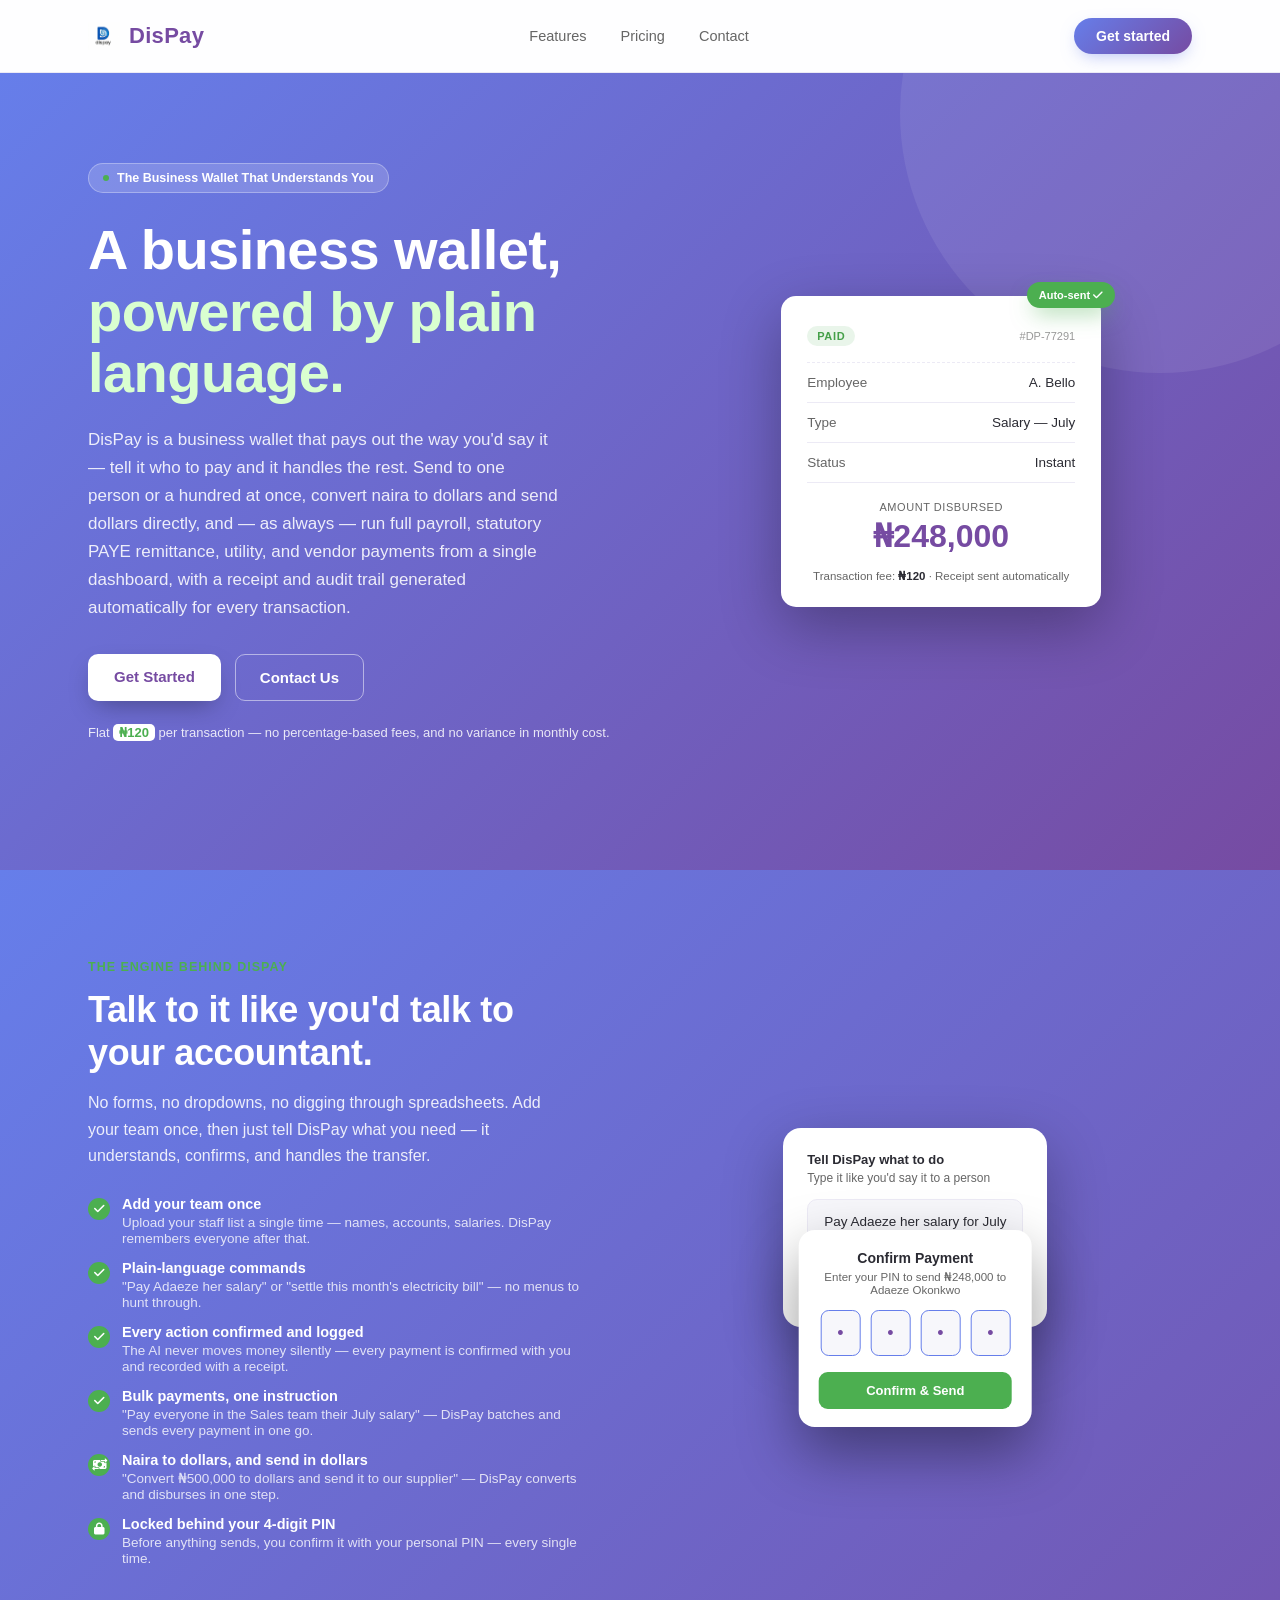
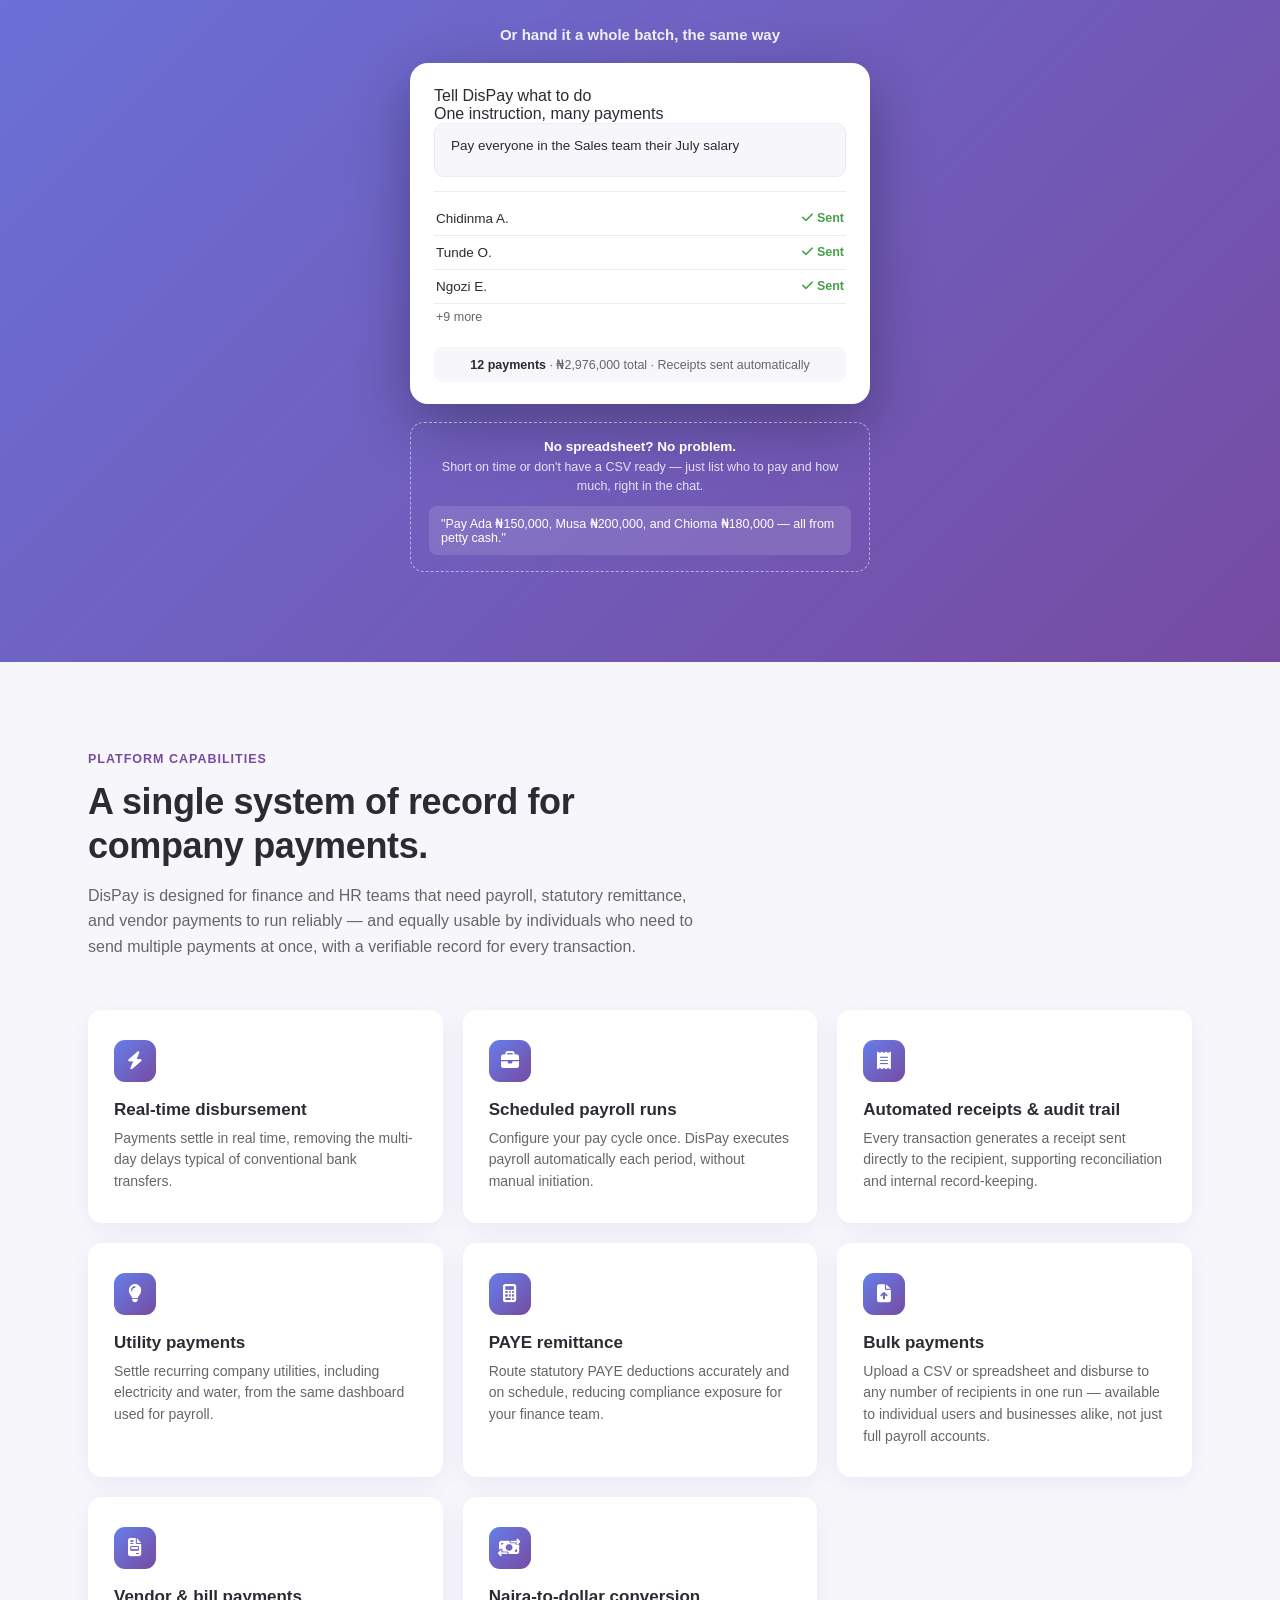
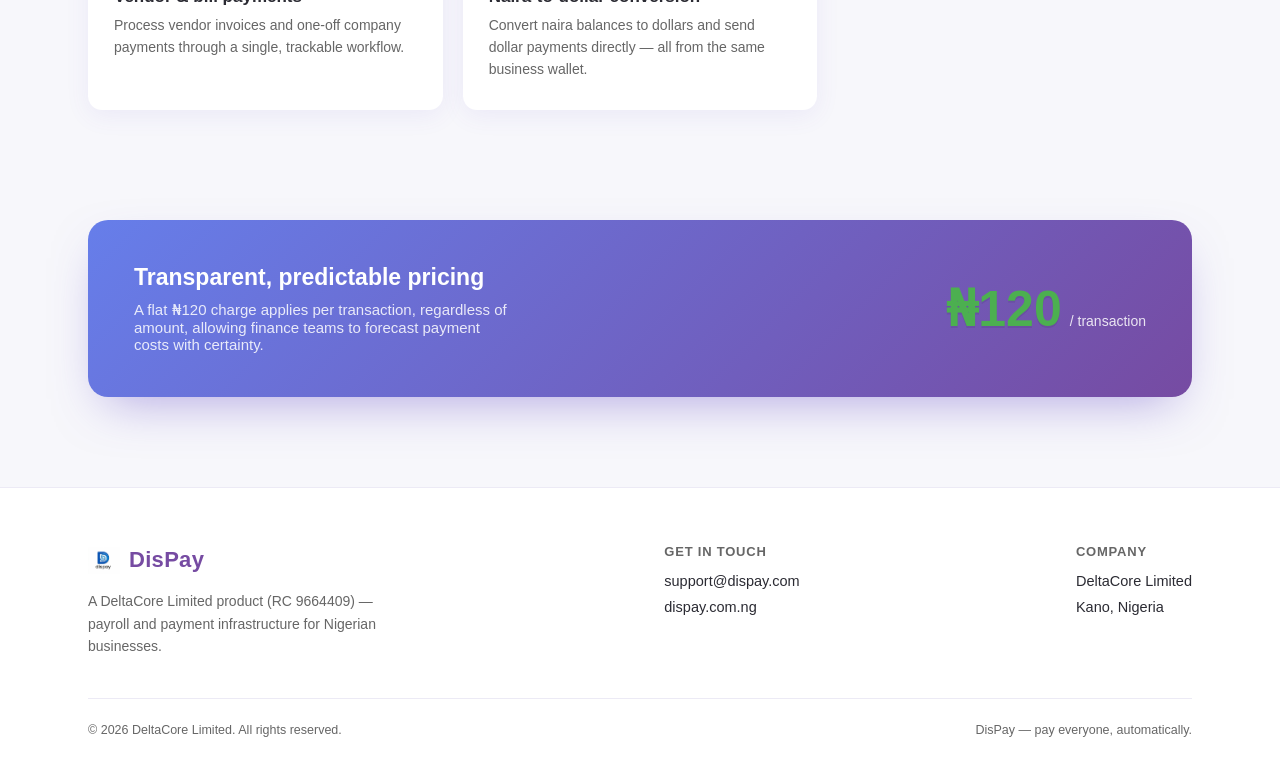
==== commit ec82f675: "Update index.html" ====
--- a/templates/index.html
+++ b/templates/index.html
@@ -8,20 +8,19 @@
 <meta name="keywords" content="payroll Nigeria, payment disbursement platform, PAYE payment automation, bulk payment Nigeria, AI payroll assistant, salary automation, DisPay">
 <link rel="canonical" href="https://dispay.com.ng">
 <meta name="theme-color" content="#667eea">
-<link rel="icon" type="image/png" href="[data-uri]">
-
+<link rel="icon" type="image/png" href="/static/images/1783686488495.png">
 <meta property="og:type" content="website">
 <meta property="og:site_name" content="DisPay">
 <meta property="og:title" content="DisPay — Automated Payroll &amp; Payment Disbursement for Nigerian Businesses">
 <meta property="og:description" content="A business wallet powered by natural language — pay one or many at once, convert naira to dollars, and run payroll. Flat ₦120 per transaction, no hidden fees.">
 <meta property="og:url" content="https://dispay.com.ng">
 <meta property="og:locale" content="en_NG">
-<meta property="og:image" content="[data-uri]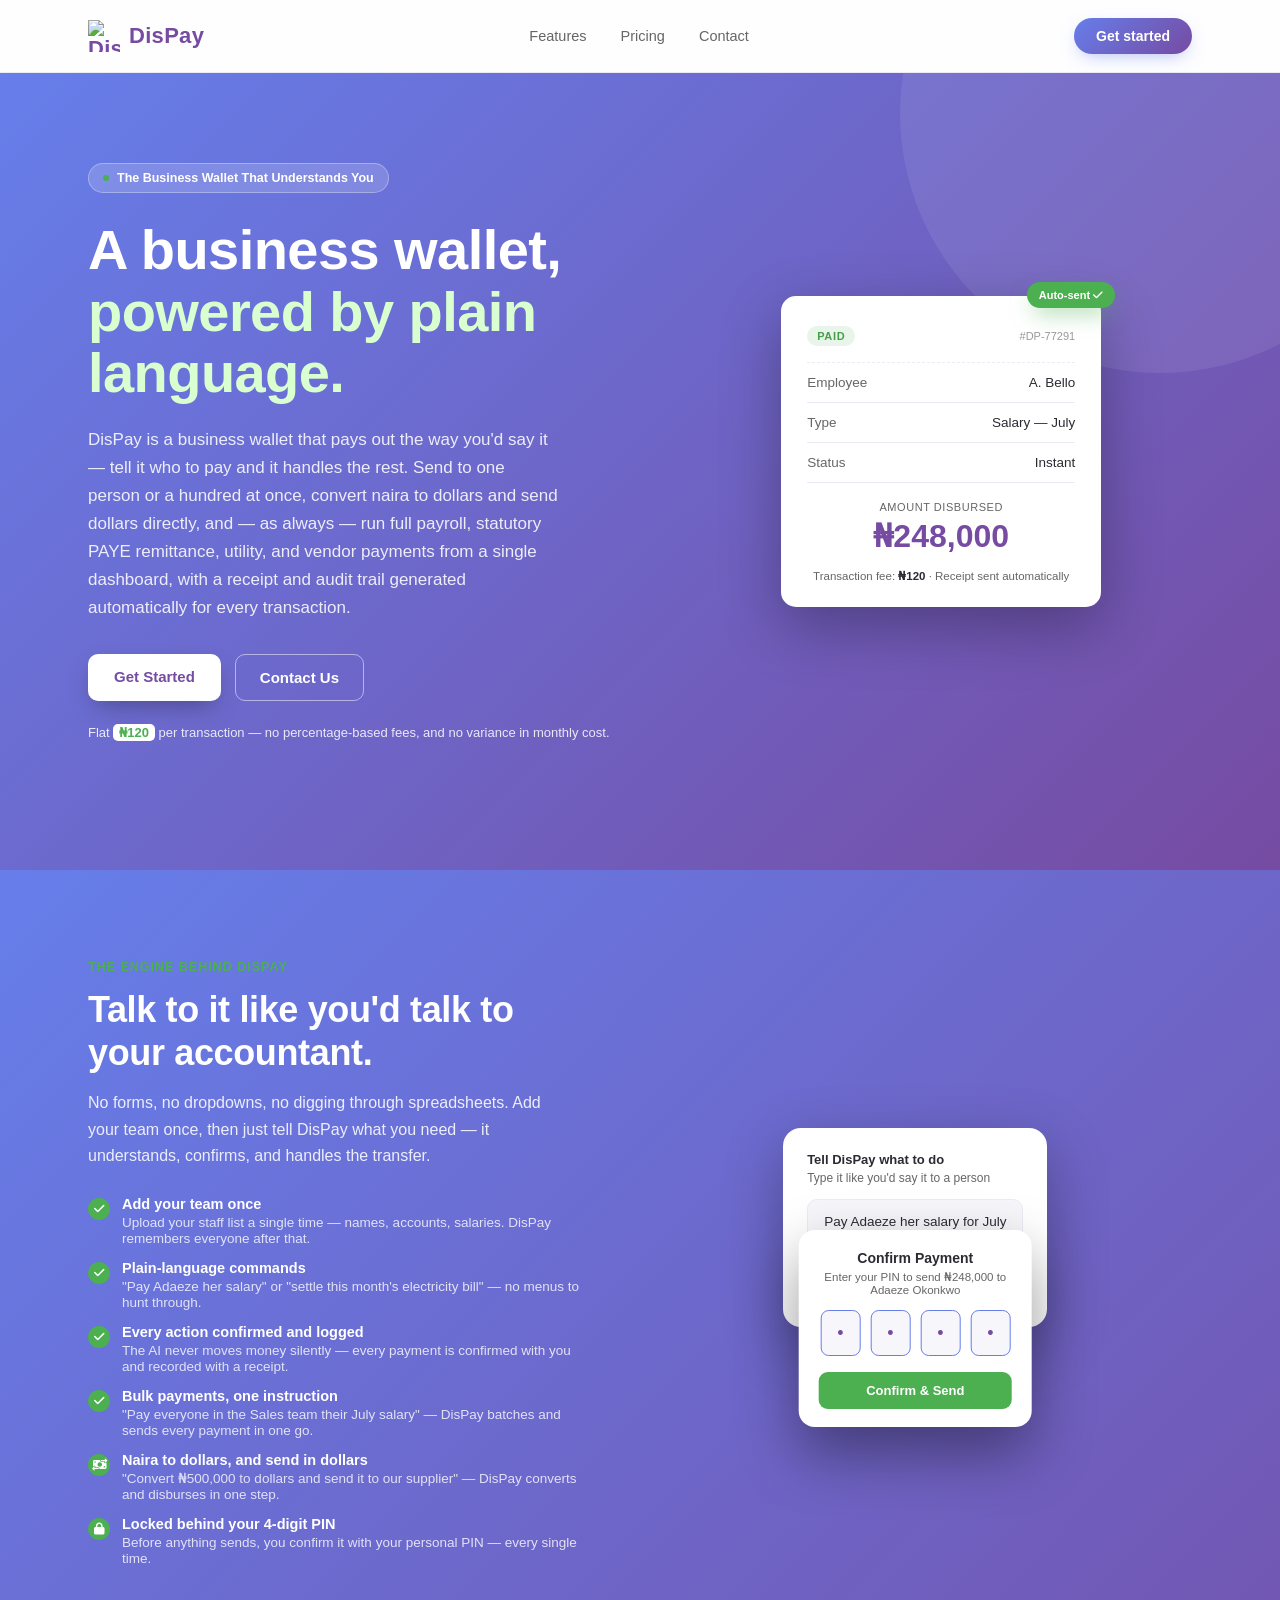
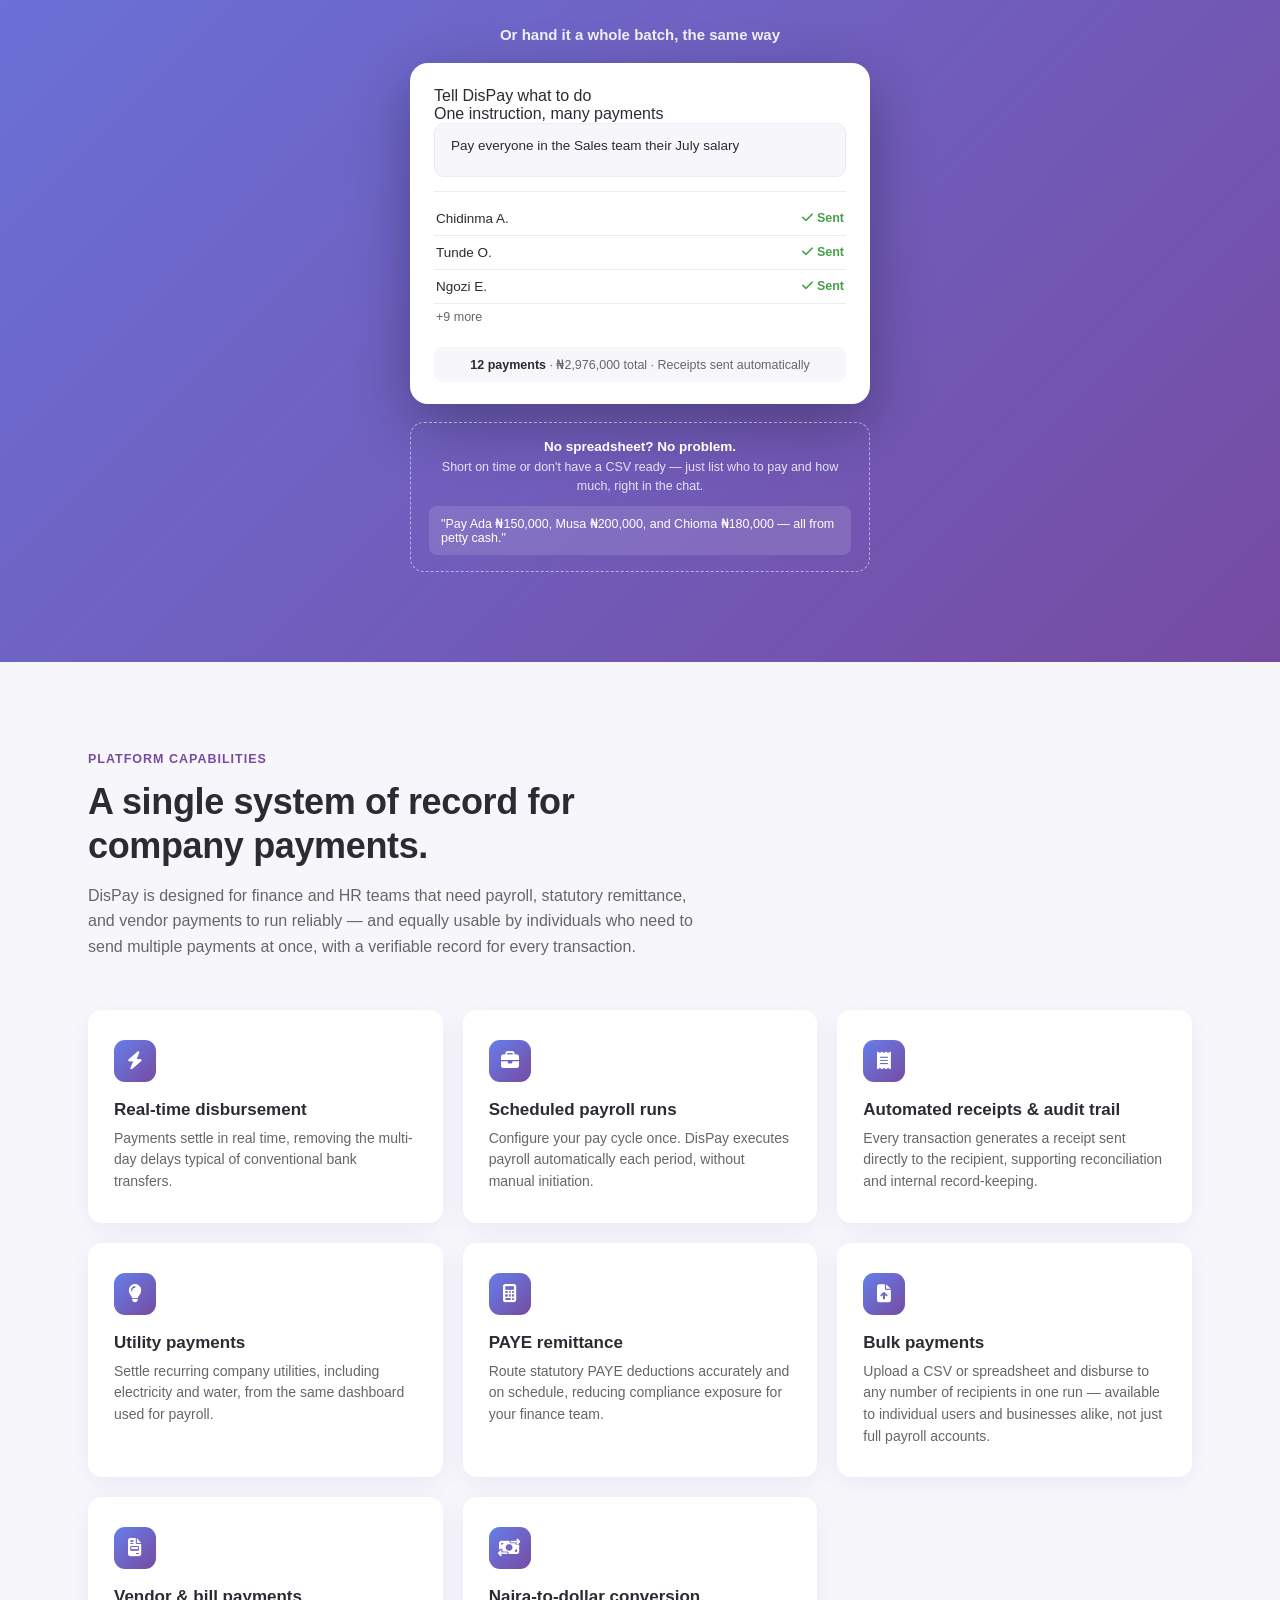
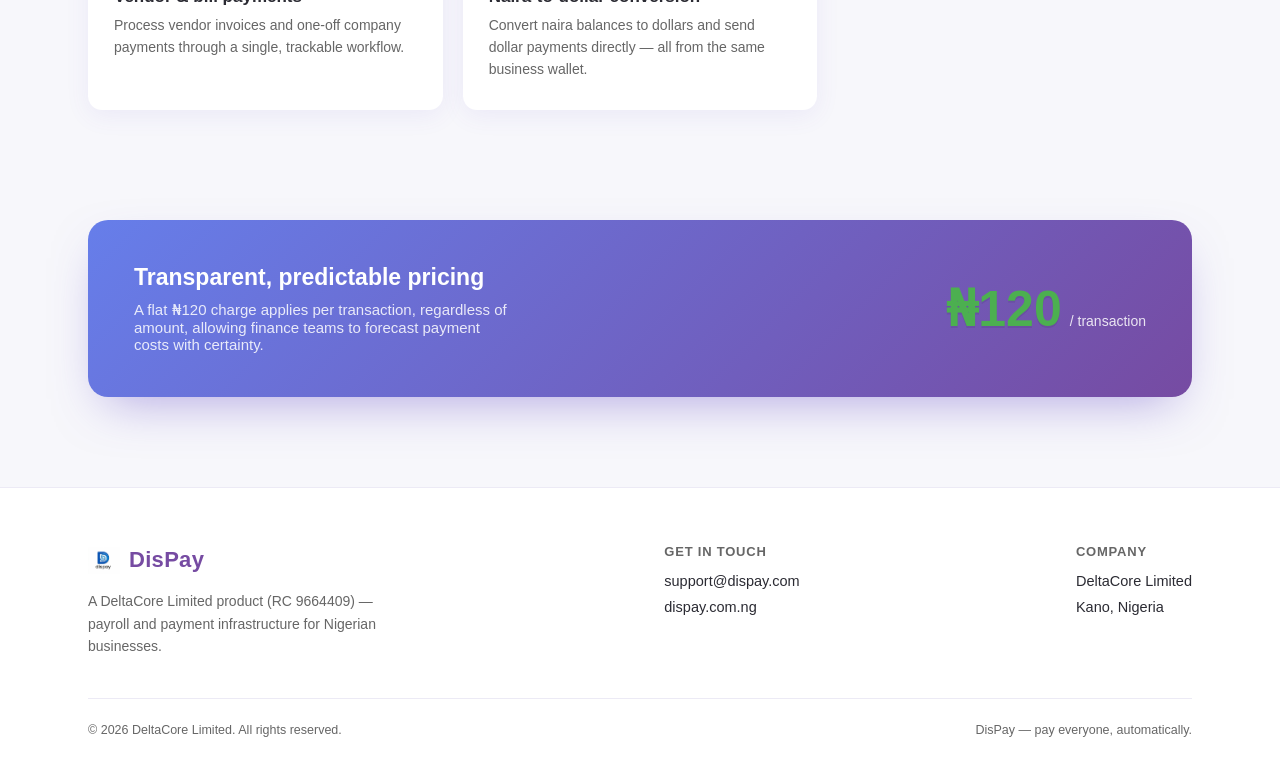
==== commit 30d5181c: "Update index.html" ====
--- a/templates/index.html
+++ b/templates/index.html
@@ -21,6 +21,8 @@
 <meta name="twitter:title" content="DisPay — Automated Payroll for Nigerian Businesses">
 <meta name="twitter:description" content="A business wallet powered by natural language — pay one or many at once, convert naira to dollars, and run payroll. Flat ₦120 per transaction.">
 <meta name="twitter:image" content="/static/images/1783686488495.png">
+<link rel="icon" type="image/png" sizes="32x32" href="/static/images/favicon-32x32.png">
+<link rel="icon" type="image/png" sizes="16x16" href="/static/images/favicon-16x16.png">
 <link rel="stylesheet" href="https://cdnjs.cloudflare.com/ajax/libs/font-awesome/6.5.1/css/all.min.css">
 <style>
   :root {
@@ -529,13 +531,13 @@
 <header>
   <div class="wrap">
     <nav>
-      <div class="logo"><img src="/static/images/1783686488495.png" alt="DisPay" style="width:32px;height:32px;object-fit:contain;">DisPay</div>
+      <div class="logo"><img src="https://www.image2url.com/r2/default/images/1784915371545-57e9f345-a379-49b7-830b-162beaeeef1f.png" alt="DisPay" style="width:32px;height:32px;object-fit:contain;">DisPay</div>
     <div class="nav-links nav-mobile-hide">
         <a href="#features">Features</a>
         <a href="#pricing">Pricing</a>
         <a href="#contact">Contact</a>
       </div>
-      <a href="#contact" class="nav-cta">Get started</a>
+      <a href="/auth" class="nav-cta">Get started</a>
     </nav>
   </div>
 </header>
@@ -552,7 +554,7 @@
         receipt and audit trail generated automatically for every transaction.
       </p>
       <div class="hero-ctas">
-        <a href="#contact" class="btn-primary">Get Started</a>
+        <a href="/auth" class="btn-primary">Get Started</a>
         <a href="#contact" class="btn-ghost">Contact Us</a>
       </div>
       <div class="hero-note">Flat <b>₦120</b> per transaction — no percentage-based fees, and no variance in monthly cost.</div>
